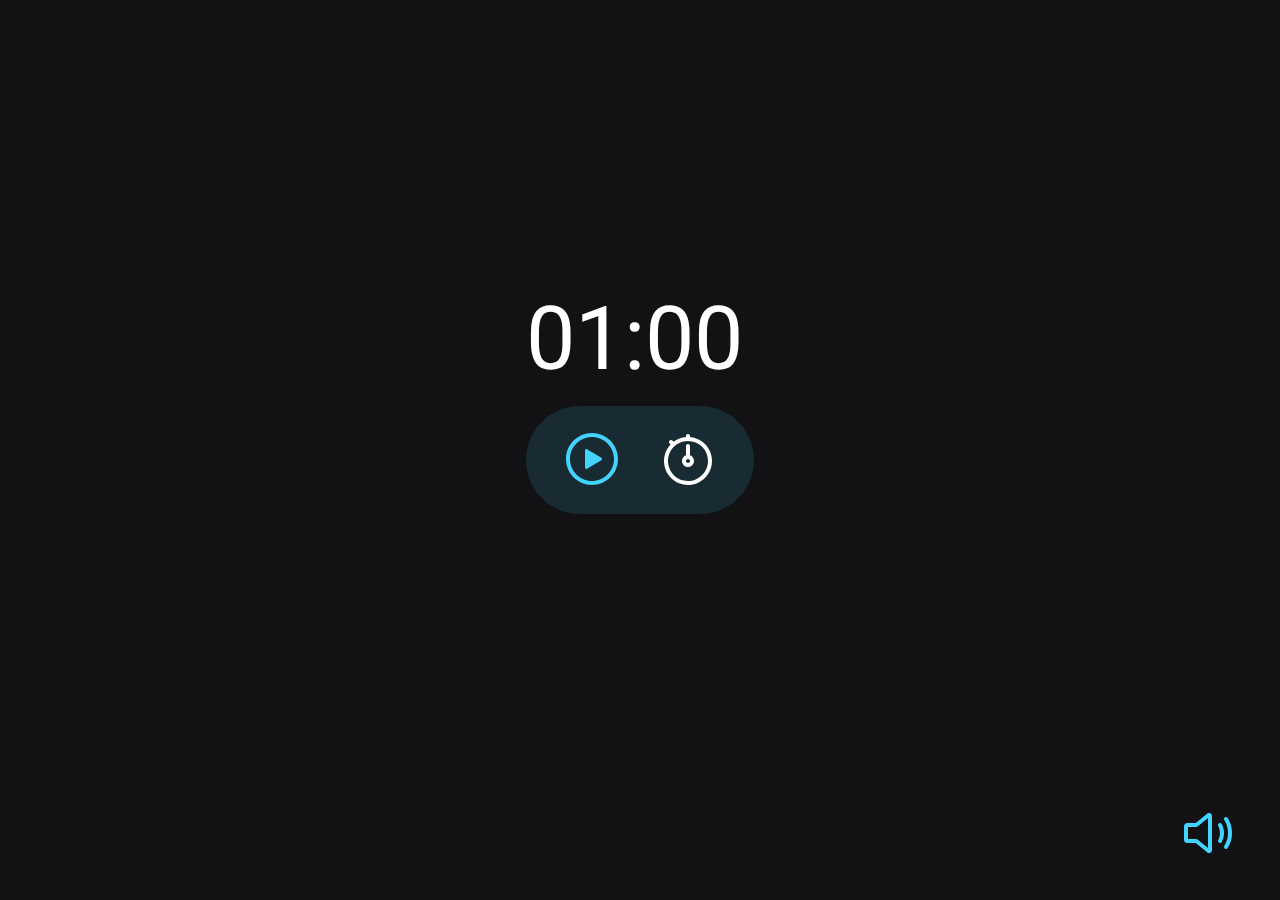
==== index.html @ 3bfb4b0e "Add files via upload" ====
<!DOCTYPE html>
<html lang="pt-br">
<head>
  <link rel="preconnect" href="https://fonts.googleapis.com">
  <link rel="preconnect" href="https://fonts.gstatic.com" crossorigin>
  
  <meta charset="UTF-8">
  <meta name="viewport" content="width=device-width, initial-scale=1.0">
  <meta name="description" content="Temporizador estilo pomodoro">
  <title>FocusTimer - Pomodoro</title>

  
  <link rel="stylesheet" href="style.css">
  <link href="https://fonts.googleapis.com/css2?family=Roboto:wght@700&display=swap" rel="stylesheet">
  <script src="./js/script.js" defer type="module"></script>
</head>
<body>
  <main>
    <div id="timer">
      <span class="minutes">01</span>
      <span>:</span>
      <span class="seconds">00</span>
    </div>
    <div id="controls">
      <button class="play">
        <svg width="64" height="64" viewBox="0 0 64 64" fill="none" xmlns="http://www.w3.org/2000/svg">
          <path fill-rule="evenodd" clip-rule="evenodd" d="M6 32C6 17.6454 17.6454 6 32 6C46.3546 6 58 17.6454 58 32C58 46.3546 46.3546 58 32 58C17.6454 58 6 46.3546 6 32ZM32 10C19.8546 10 10 19.8546 10 32C10 44.1454 19.8546 54 32 54C44.1454 54 54 44.1454 54 32C54 19.8546 44.1454 10 32 10Z" fill="#42D3FF"/>
          <path d="M27.04 41.805L41.3462 33.1625C41.5457 33.041 41.7105 32.8703 41.8248 32.6667C41.9392 32.4631 41.9993 32.2335 41.9993 32C41.9993 31.7665 41.9392 31.5369 41.8248 31.3333C41.7105 31.1297 41.5457 30.959 41.3462 30.8375L27.04 22.195C26.8349 22.0721 26.6009 22.0061 26.3619 22.0035C26.1228 22.001 25.8874 22.062 25.6798 22.1805C25.4721 22.2989 25.2998 22.4705 25.1803 22.6775C25.0608 22.8846 24.9986 23.1197 25 23.3587V40.6413C24.9986 40.8803 25.0608 41.1154 25.1803 41.3225C25.2998 41.5295 25.4721 41.7011 25.6798 41.8195C25.8874 41.938 26.1228 41.999 26.3619 41.9965C26.6009 41.9939 26.8349 41.9279 27.04 41.805Z" fill="#42D3FF"/>
        </svg>   
      </button>
      <button class="pause hide">
        <svg width="64" height="64" viewBox="0 0 64 64" fill="none" xmlns="http://www.w3.org/2000/svg">
          <path fill-rule="evenodd" clip-rule="evenodd" d="M6 32C6 17.6454 17.6454 6 32 6C46.3546 6 58 17.6454 58 32C58 46.3546 46.3546 58 32 58C17.6454 58 6 46.3546 6 32ZM32 10C19.8546 10 10 19.8546 10 32C10 44.1454 19.8546 54 32 54C44.1454 54 54 44.1454 54 32C54 19.8546 44.1454 10 32 10Z" fill="#42D3FF"/>
          <path fill-rule="evenodd" clip-rule="evenodd" d="M26 22C27.1046 22 28 22.8954 28 24V40C28 41.1046 27.1046 42 26 42C24.8954 42 24 41.1046 24 40V24C24 22.8954 24.8954 22 26 22Z" fill="#42D3FF"/>
          <path fill-rule="evenodd" clip-rule="evenodd" d="M38 22C39.1046 22 40 22.8954 40 24V40C40 41.1046 39.1046 42 38 42C36.8954 42 36 41.1046 36 40V24C36 22.8954 36.8954 22 38 22Z" fill="#42D3FF"/>
        </svg>
      </button>
      <button class="stop hide">
        <svg width="64" height="64" viewBox="0 0 64 64" fill="none" xmlns="http://www.w3.org/2000/svg">
          <path fill-rule="evenodd" clip-rule="evenodd" d="M6 32C6 17.6454 17.6454 6 32 6C46.3546 6 58 17.6454 58 32C58 46.3546 46.3546 58 32 58C17.6454 58 6 46.3546 6 32ZM32 10C19.8546 10 10 19.8546 10 32C10 44.1454 19.8546 54 32 54C44.1454 54 54 44.1454 54 32C54 19.8546 44.1454 10 32 10Z" fill="white"/>
          <path d="M38.8 42H25.2C24.3515 41.9993 23.538 41.662 22.938 41.062C22.338 40.462 22.0007 39.6485 22 38.8V25.2C22.0007 24.3515 22.338 23.538 22.938 22.938C23.538 22.338 24.3515 22.0007 25.2 22H38.8C39.6485 22.0007 40.462 22.338 41.062 22.938C41.662 23.538 41.9993 24.3515 42 25.2V38.8C41.9993 39.6485 41.662 40.462 41.062 41.062C40.462 41.662 39.6485 41.9993 38.8 42Z" fill="white"/>
        </svg> 
      </button>
      <button class="set">
        <svg width="64" height="64" viewBox="0 0 64 64" fill="none" xmlns="http://www.w3.org/2000/svg">
          <path fill-rule="evenodd" clip-rule="evenodd" d="M32 7C33.1046 7 34 7.89543 34 9V10.0834C39.6327 10.5542 44.9435 13.0024 48.9706 17.0294C53.4715 21.5303 56 27.6348 56 34C56 38.7468 54.5925 43.3869 51.9553 47.3337C49.3181 51.2805 45.5699 54.3566 41.1844 56.1731C36.799 57.9896 31.9734 58.4649 27.3179 57.5389C22.6623 56.6128 18.3859 54.327 15.0295 50.9706C11.673 47.6141 9.38722 43.3377 8.46118 38.6822C7.53513 34.0266 8.01041 29.201 9.82692 24.8156C10.9634 22.0719 12.593 19.5776 14.6203 17.4487L13.5858 16.4142C12.8048 15.6332 12.8048 14.3668 13.5858 13.5858C14.3669 12.8047 15.6332 12.8047 16.4142 13.5858L17.6163 14.7878C17.959 14.5313 18.3091 14.2834 18.6663 14.0447C22.0566 11.7794 25.9585 10.4214 30 10.0835V9C30 7.89543 30.8955 7 32 7ZM32 14C28.0444 14 24.1776 15.173 20.8886 17.3706C17.5996 19.5682 15.0362 22.6918 13.5224 26.3463C12.0087 30.0009 11.6126 34.0222 12.3843 37.9018C13.156 41.7814 15.0608 45.3451 17.8579 48.1421C20.6549 50.9392 24.2186 52.844 28.0982 53.6157C31.9778 54.3874 35.9992 53.9913 39.6537 52.4776C43.3082 50.9638 46.4318 48.4004 48.6294 45.1114C50.827 41.8224 52 37.9556 52 34C52 28.6957 49.8929 23.6086 46.1422 19.8579C42.3914 16.1071 37.3044 14 32 14ZM32 17C33.1046 17 34 17.8954 34 19V28.3414C36.3304 29.1651 38 31.3876 38 34C38 37.3137 35.3137 40 32 40C28.6863 40 26 37.3137 26 34C26 31.3876 27.6696 29.1651 30 28.3414V19C30 17.8954 30.8955 17 32 17ZM32 32C30.8955 32 30 32.8954 30 34C30 35.1046 30.8955 36 32 36C33.1046 36 34 35.1046 34 34C34 32.8954 33.1046 32 32 32Z" fill="white"/>
        </svg>   
      </button>
    </div>
  </main>

  <footer>
    <button class="sound-on">
      <svg width="64" height="64" viewBox="0 0 64 64" fill="none" xmlns="http://www.w3.org/2000/svg">
        <path fill-rule="evenodd" clip-rule="evenodd" d="M32.7502 12.0104C33.3025 11.9643 33.8569 12.072 34.3517 12.3218C34.8466 12.5715 35.2625 12.9535 35.5535 13.4253C35.8444 13.8971 35.999 14.4402 36 14.9945L36 14.9982V48.9982L36 49.0018C35.999 49.5561 35.8444 50.0993 35.5535 50.5711C35.2625 51.0429 34.8465 51.4248 34.3517 51.6746C33.8569 51.9243 33.3025 52.0321 32.7502 51.9859C32.1978 51.9398 31.669 51.7415 31.2225 51.4131C31.1946 51.3926 31.1673 51.3713 31.1405 51.3494L19.7189 41.9981C19.7172 41.9981 19.7154 41.9982 19.7137 41.9982C19.7112 41.9982 19.7087 41.9982 19.7063 41.9982H11C10.2044 41.9982 9.44129 41.6821 8.87868 41.1195C8.31607 40.5569 8 39.7938 8 38.9982V24.9982C8 24.2025 8.31607 23.4395 8.87868 22.8769C9.44129 22.3142 10.2044 21.9982 11 21.9982H19.719L31.1405 12.6469C31.1673 12.625 31.1946 12.6038 31.2225 12.5833C31.669 12.2549 32.1978 12.0566 32.7502 12.0104ZM32 17.1129L22.2504 25.0952C21.548 25.6829 20.66 26.0029 19.744 25.9982H12V37.9982H19.6996C20.6203 37.993 21.5147 38.3063 22.2309 38.8852C22.2342 38.8878 22.2375 38.8905 22.2407 38.8932L32 46.8835V17.1129Z" fill="#42D3FF"/>
        <path fill-rule="evenodd" clip-rule="evenodd" d="M43.0911 22.2185C44.075 21.7165 45.2795 22.1071 45.7815 23.0911C47.1523 25.7777 48 28.6985 48 32C48 35.2688 47.1159 38.2499 45.7876 40.897C45.2922 41.8842 44.0902 42.283 43.103 41.7876C42.1158 41.2922 41.717 40.0902 42.2124 39.103C43.3191 36.8976 44 34.5287 44 32C44 29.424 43.3477 27.1223 42.2185 24.9089C41.7165 23.925 42.1072 22.7205 43.0911 22.2185Z" fill="#42D3FF"/>
        <path fill-rule="evenodd" clip-rule="evenodd" d="M48.9926 16.2723C49.9468 15.7159 51.1714 16.0384 51.7277 16.9926C54.3508 21.4912 56 25.5505 56 32C56 38.4594 54.279 42.5547 51.7354 46.9943C51.1862 47.9527 49.9642 48.2845 49.0057 47.7354C48.0473 47.1862 47.7155 45.9641 48.2646 45.0057C50.591 40.9453 52 37.5406 52 32C52 26.4495 50.6492 23.0838 48.2723 19.0074C47.7159 18.0532 48.0384 16.8286 48.9926 16.2723Z" fill="#42D3FF"/>
      </svg> 
    </button>
    <button class="sound-off hide">
      <svg width="64" height="64" viewBox="0 0 64 64" fill="none" xmlns="http://www.w3.org/2000/svg">
        <path fill-rule="evenodd" clip-rule="evenodd" d="M6.58579 8.58579C7.36683 7.80474 8.63317 7.80474 9.41421 8.58579L53.4142 52.5858C54.1953 53.3668 54.1953 54.6332 53.4142 55.4142C52.6332 56.1953 51.3668 56.1953 50.5858 55.4142L6.58579 11.4142C5.80474 10.6332 5.80474 9.36683 6.58579 8.58579Z" fill="white"/>
        <path d="M28 17.115V21.34C28.0002 21.4722 28.0528 21.599 28.1462 21.6925L31.1462 24.6925C31.2161 24.7624 31.3051 24.8101 31.402 24.8295C31.499 24.8488 31.5995 24.839 31.6908 24.8013C31.7822 24.7636 31.8603 24.6996 31.9153 24.6175C31.9704 24.5354 31.9998 24.4388 32 24.34V15.0713C32.0056 14.5179 31.8613 13.9734 31.5825 13.4954C31.3036 13.0174 30.9007 12.6238 30.4163 12.3562C29.917 12.0875 29.3517 11.9664 28.7862 12.0069C28.2207 12.0474 27.6783 12.2479 27.2225 12.585C27.1939 12.6048 27.1664 12.6261 27.14 12.6488L23.1475 15.9175C23.0936 15.9618 23.0495 16.0169 23.0181 16.0792C22.9868 16.1415 22.9688 16.2098 22.9654 16.2795C22.962 16.3492 22.9732 16.4188 22.9983 16.4839C23.0234 16.549 23.0619 16.6082 23.1112 16.6575L25.2425 18.79C25.3304 18.8778 25.4478 18.9298 25.5718 18.9358C25.6959 18.9418 25.8178 18.9014 25.9137 18.8225L28 17.115Z" fill="white"/>
        <path d="M28 46.885L18.2412 38.895C17.5248 38.3131 16.6292 37.9969 15.7063 38H8V26H14.34C14.4388 25.9998 14.5354 25.9704 14.6175 25.9153C14.6996 25.8603 14.7636 25.7822 14.8013 25.6908C14.839 25.5995 14.8488 25.499 14.8295 25.402C14.8101 25.3051 14.7624 25.2161 14.6925 25.1462L11.6925 22.1462C11.599 22.0528 11.4722 22.0002 11.34 22H7C6.20435 22 5.44129 22.3161 4.87868 22.8787C4.31607 23.4413 4 24.2043 4 25V39C4 39.7956 4.31607 40.5587 4.87868 41.1213C5.44129 41.6839 6.20435 42 7 42H15.72L27.14 51.35C27.1664 51.3726 27.1939 51.3939 27.2225 51.4137C27.684 51.7554 28.2341 51.957 28.8071 51.9944C29.38 52.0319 29.9517 51.9036 30.4538 51.625C30.9283 51.3547 31.322 50.9624 31.5939 50.4888C31.8658 50.0151 32.006 49.4774 32 48.9313V42.66C31.9998 42.5278 31.9472 42.401 31.8538 42.3075L28.8538 39.3075C28.7839 39.2376 28.6949 39.1899 28.598 39.1705C28.501 39.1512 28.4005 39.161 28.3092 39.1987C28.2178 39.2364 28.1397 39.3004 28.0847 39.3825C28.0296 39.4646 28.0002 39.5612 28 39.66V46.885Z" fill="white"/>
        <path d="M44 32C44 28.93 43.2738 26.015 41.7812 23.0912C41.5346 22.6288 41.1163 22.2816 40.6163 22.1244C40.1162 21.9673 39.5745 22.0126 39.1076 22.2508C38.6407 22.489 38.286 22.901 38.1198 23.3981C37.9535 23.8951 37.9891 24.4376 38.2188 24.9088C39.4175 27.2575 40 29.5775 40 32C40 32.3333 39.9871 32.6721 39.9613 33.0163C39.9506 33.1597 39.9709 33.3037 40.021 33.4385C40.071 33.5733 40.1496 33.6958 40.2513 33.7975L42.7088 36.2562C42.7724 36.3202 42.8521 36.3657 42.9395 36.388C43.0269 36.4103 43.1187 36.4086 43.2052 36.383C43.2917 36.3573 43.3696 36.3088 43.4308 36.2425C43.4919 36.1762 43.534 36.0945 43.5525 36.0062C43.8483 34.6913 43.9983 33.3478 44 32Z" fill="white"/>
        <path d="M52 32C52 25.6012 50.365 21.5137 47.7275 16.9925C47.4566 16.5417 47.0191 16.2158 46.5097 16.0852C46.0003 15.9547 45.4599 16.0301 45.0056 16.295C44.5513 16.5599 44.2197 16.9931 44.0825 17.5008C43.9453 18.0085 44.0135 18.5498 44.2725 19.0075C46.6338 23.055 48 26.4788 48 32C48 34.9787 47.5887 37.36 46.8288 39.5812C46.7677 39.7583 46.7575 39.949 46.7995 40.1315C46.8415 40.3141 46.9339 40.4812 47.0662 40.6138L49.1625 42.7088C49.2204 42.7669 49.2917 42.8099 49.3702 42.8339C49.4486 42.858 49.5318 42.8623 49.6123 42.8466C49.6929 42.831 49.7683 42.7957 49.832 42.744C49.8957 42.6922 49.9456 42.6256 49.9775 42.55C51.2612 39.485 52 36.2388 52 32Z" fill="white"/>
        <path d="M60 32C60 22.7175 57.4762 16.8612 53.6862 10.9238C53.4008 10.4762 52.9493 10.1604 52.431 10.0457C51.9127 9.9311 51.3701 10.0271 50.9225 10.3125C50.4749 10.5979 50.1591 11.0495 50.0445 11.5678C49.9299 12.0861 50.0258 12.6287 50.3112 13.0763C53.7275 18.4225 56 23.6875 56 32C56 37.9312 54.8875 42.265 53.0513 46.125C53.0066 46.2181 52.9919 46.3228 53.0091 46.4247C53.0263 46.5265 53.0747 46.6205 53.1475 46.6937L55.375 48.9238C55.4307 48.9798 55.4989 49.0219 55.5739 49.0465C55.649 49.0711 55.7288 49.0776 55.8069 49.0654C55.8849 49.0532 55.959 49.0226 56.023 48.9763C56.087 48.93 56.1391 48.8691 56.175 48.7988C58.86 43.5275 60 38.375 60 32Z" fill="white"/>
      </svg> 
    </button>
  </footer>
</body>
</html>
---- style.css ----
* {
  margin: 0;
  padding: 0;
  box-sizing: border-box;
}

:root {
  --bg-color: #121214;

  --base-color: 194;
  --bg-primary-light: hsla(var(--base-color), 100%, 63%, 0.13);
  --primary-color: hsl(var(--base-color), 100%, 63%);

  --text-color: #FFFFFF;

  font-size: 62.5%;
}

body {
  background-color: var(--bg-color);
  color: var(--text-color);

  font-family: 'Roboto', sans-serif;

  display: grid;
  min-height: 100vh;
}

button {
  background-color: transparent;
  border: none;

  cursor: pointer;
}

.hide {
  display: none;
}

.play svg path,
.pause svg path,
.sound-on svg path {
  fill: var(--primary-color);
}

button svg {
  width: clamp(3.2rem, 2rem + 12vw, 6.4rem);
}

main {
  align-self: end;
  justify-self: center;
}

#timer {
  font-size: clamp(4rem, 4rem + 10vw, 8.8rem);

  display: flex;
  margin-bottom: 1.6rem;
}

#controls {
  background-color: var(--bg-primary-light);

  display: flex;
  align-items: center;
  justify-content: center;
  gap: 3.2rem;

  border-radius: 9999px;

  width: clamp(10rem, 10rem + 30vw, 22.8rem);
  height: clamp(8rem, 5rem + 10vw, 10.8rem)
}

footer {
  align-self: end;
  justify-self: end;

  padding: 0 4rem 3.2rem 0;
}
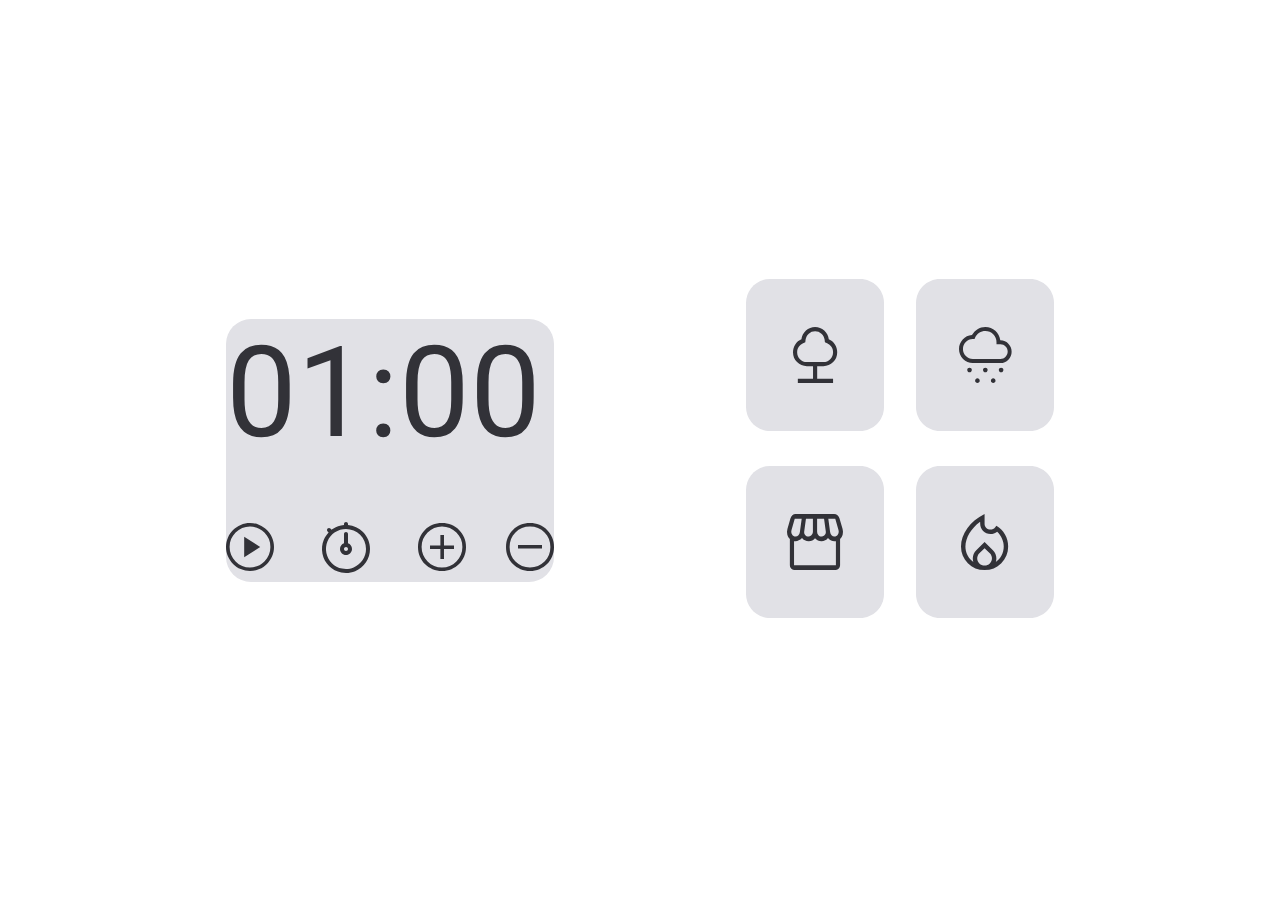
==== commit bb770b1c: "Add files via upload" ====
--- a/index.html
+++ b/index.html
@@ -1,72 +1,137 @@
-<!DOCTYPE html>
-<html lang="pt-br">
-<head>
-  <link rel="preconnect" href="https://fonts.googleapis.com">
-  <link rel="preconnect" href="https://fonts.gstatic.com" crossorigin>
-  
-  <meta charset="UTF-8">
-  <meta name="viewport" content="width=device-width, initial-scale=1.0">
-  <meta name="description" content="Temporizador estilo pomodoro">
-  <title>FocusTimer - Pomodoro</title>
-
-  
-  <link rel="stylesheet" href="style.css">
-  <link href="https://fonts.googleapis.com/css2?family=Roboto:wght@700&display=swap" rel="stylesheet">
-  <script src="./js/script.js" defer type="module"></script>
-</head>
-<body>
-  <main>
-    <div id="timer">
-      <span class="minutes">01</span>
-      <span>:</span>
-      <span class="seconds">00</span>
-    </div>
-    <div id="controls">
-      <button class="play">
-        <svg width="64" height="64" viewBox="0 0 64 64" fill="none" xmlns="http://www.w3.org/2000/svg">
-          <path fill-rule="evenodd" clip-rule="evenodd" d="M6 32C6 17.6454 17.6454 6 32 6C46.3546 6 58 17.6454 58 32C58 46.3546 46.3546 58 32 58C17.6454 58 6 46.3546 6 32ZM32 10C19.8546 10 10 19.8546 10 32C10 44.1454 19.8546 54 32 54C44.1454 54 54 44.1454 54 32C54 19.8546 44.1454 10 32 10Z" fill="#42D3FF"/>
-          <path d="M27.04 41.805L41.3462 33.1625C41.5457 33.041 41.7105 32.8703 41.8248 32.6667C41.9392 32.4631 41.9993 32.2335 41.9993 32C41.9993 31.7665 41.9392 31.5369 41.8248 31.3333C41.7105 31.1297 41.5457 30.959 41.3462 30.8375L27.04 22.195C26.8349 22.0721 26.6009 22.0061 26.3619 22.0035C26.1228 22.001 25.8874 22.062 25.6798 22.1805C25.4721 22.2989 25.2998 22.4705 25.1803 22.6775C25.0608 22.8846 24.9986 23.1197 25 23.3587V40.6413C24.9986 40.8803 25.0608 41.1154 25.1803 41.3225C25.2998 41.5295 25.4721 41.7011 25.6798 41.8195C25.8874 41.938 26.1228 41.999 26.3619 41.9965C26.6009 41.9939 26.8349 41.9279 27.04 41.805Z" fill="#42D3FF"/>
-        </svg>   
-      </button>
-      <button class="pause hide">
-        <svg width="64" height="64" viewBox="0 0 64 64" fill="none" xmlns="http://www.w3.org/2000/svg">
-          <path fill-rule="evenodd" clip-rule="evenodd" d="M6 32C6 17.6454 17.6454 6 32 6C46.3546 6 58 17.6454 58 32C58 46.3546 46.3546 58 32 58C17.6454 58 6 46.3546 6 32ZM32 10C19.8546 10 10 19.8546 10 32C10 44.1454 19.8546 54 32 54C44.1454 54 54 44.1454 54 32C54 19.8546 44.1454 10 32 10Z" fill="#42D3FF"/>
-          <path fill-rule="evenodd" clip-rule="evenodd" d="M26 22C27.1046 22 28 22.8954 28 24V40C28 41.1046 27.1046 42 26 42C24.8954 42 24 41.1046 24 40V24C24 22.8954 24.8954 22 26 22Z" fill="#42D3FF"/>
-          <path fill-rule="evenodd" clip-rule="evenodd" d="M38 22C39.1046 22 40 22.8954 40 24V40C40 41.1046 39.1046 42 38 42C36.8954 42 36 41.1046 36 40V24C36 22.8954 36.8954 22 38 22Z" fill="#42D3FF"/>
-        </svg>
-      </button>
-      <button class="stop hide">
-        <svg width="64" height="64" viewBox="0 0 64 64" fill="none" xmlns="http://www.w3.org/2000/svg">
-          <path fill-rule="evenodd" clip-rule="evenodd" d="M6 32C6 17.6454 17.6454 6 32 6C46.3546 6 58 17.6454 58 32C58 46.3546 46.3546 58 32 58C17.6454 58 6 46.3546 6 32ZM32 10C19.8546 10 10 19.8546 10 32C10 44.1454 19.8546 54 32 54C44.1454 54 54 44.1454 54 32C54 19.8546 44.1454 10 32 10Z" fill="white"/>
-          <path d="M38.8 42H25.2C24.3515 41.9993 23.538 41.662 22.938 41.062C22.338 40.462 22.0007 39.6485 22 38.8V25.2C22.0007 24.3515 22.338 23.538 22.938 22.938C23.538 22.338 24.3515 22.0007 25.2 22H38.8C39.6485 22.0007 40.462 22.338 41.062 22.938C41.662 23.538 41.9993 24.3515 42 25.2V38.8C41.9993 39.6485 41.662 40.462 41.062 41.062C40.462 41.662 39.6485 41.9993 38.8 42Z" fill="white"/>
-        </svg> 
-      </button>
-      <button class="set">
-        <svg width="64" height="64" viewBox="0 0 64 64" fill="none" xmlns="http://www.w3.org/2000/svg">
-          <path fill-rule="evenodd" clip-rule="evenodd" d="M32 7C33.1046 7 34 7.89543 34 9V10.0834C39.6327 10.5542 44.9435 13.0024 48.9706 17.0294C53.4715 21.5303 56 27.6348 56 34C56 38.7468 54.5925 43.3869 51.9553 47.3337C49.3181 51.2805 45.5699 54.3566 41.1844 56.1731C36.799 57.9896 31.9734 58.4649 27.3179 57.5389C22.6623 56.6128 18.3859 54.327 15.0295 50.9706C11.673 47.6141 9.38722 43.3377 8.46118 38.6822C7.53513 34.0266 8.01041 29.201 9.82692 24.8156C10.9634 22.0719 12.593 19.5776 14.6203 17.4487L13.5858 16.4142C12.8048 15.6332 12.8048 14.3668 13.5858 13.5858C14.3669 12.8047 15.6332 12.8047 16.4142 13.5858L17.6163 14.7878C17.959 14.5313 18.3091 14.2834 18.6663 14.0447C22.0566 11.7794 25.9585 10.4214 30 10.0835V9C30 7.89543 30.8955 7 32 7ZM32 14C28.0444 14 24.1776 15.173 20.8886 17.3706C17.5996 19.5682 15.0362 22.6918 13.5224 26.3463C12.0087 30.0009 11.6126 34.0222 12.3843 37.9018C13.156 41.7814 15.0608 45.3451 17.8579 48.1421C20.6549 50.9392 24.2186 52.844 28.0982 53.6157C31.9778 54.3874 35.9992 53.9913 39.6537 52.4776C43.3082 50.9638 46.4318 48.4004 48.6294 45.1114C50.827 41.8224 52 37.9556 52 34C52 28.6957 49.8929 23.6086 46.1422 19.8579C42.3914 16.1071 37.3044 14 32 14ZM32 17C33.1046 17 34 17.8954 34 19V28.3414C36.3304 29.1651 38 31.3876 38 34C38 37.3137 35.3137 40 32 40C28.6863 40 26 37.3137 26 34C26 31.3876 27.6696 29.1651 30 28.3414V19C30 17.8954 30.8955 17 32 17ZM32 32C30.8955 32 30 32.8954 30 34C30 35.1046 30.8955 36 32 36C33.1046 36 34 35.1046 34 34C34 32.8954 33.1046 32 32 32Z" fill="white"/>
-        </svg>   
-      </button>
-    </div>
-  </main>
-
-  <footer>
-    <button class="sound-on">
-      <svg width="64" height="64" viewBox="0 0 64 64" fill="none" xmlns="http://www.w3.org/2000/svg">
-        <path fill-rule="evenodd" clip-rule="evenodd" d="M32.7502 12.0104C33.3025 11.9643 33.8569 12.072 34.3517 12.3218C34.8466 12.5715 35.2625 12.9535 35.5535 13.4253C35.8444 13.8971 35.999 14.4402 36 14.9945L36 14.9982V48.9982L36 49.0018C35.999 49.5561 35.8444 50.0993 35.5535 50.5711C35.2625 51.0429 34.8465 51.4248 34.3517 51.6746C33.8569 51.9243 33.3025 52.0321 32.7502 51.9859C32.1978 51.9398 31.669 51.7415 31.2225 51.4131C31.1946 51.3926 31.1673 51.3713 31.1405 51.3494L19.7189 41.9981C19.7172 41.9981 19.7154 41.9982 19.7137 41.9982C19.7112 41.9982 19.7087 41.9982 19.7063 41.9982H11C10.2044 41.9982 9.44129 41.6821 8.87868 41.1195C8.31607 40.5569 8 39.7938 8 38.9982V24.9982C8 24.2025 8.31607 23.4395 8.87868 22.8769C9.44129 22.3142 10.2044 21.9982 11 21.9982H19.719L31.1405 12.6469C31.1673 12.625 31.1946 12.6038 31.2225 12.5833C31.669 12.2549 32.1978 12.0566 32.7502 12.0104ZM32 17.1129L22.2504 25.0952C21.548 25.6829 20.66 26.0029 19.744 25.9982H12V37.9982H19.6996C20.6203 37.993 21.5147 38.3063 22.2309 38.8852C22.2342 38.8878 22.2375 38.8905 22.2407 38.8932L32 46.8835V17.1129Z" fill="#42D3FF"/>
-        <path fill-rule="evenodd" clip-rule="evenodd" d="M43.0911 22.2185C44.075 21.7165 45.2795 22.1071 45.7815 23.0911C47.1523 25.7777 48 28.6985 48 32C48 35.2688 47.1159 38.2499 45.7876 40.897C45.2922 41.8842 44.0902 42.283 43.103 41.7876C42.1158 41.2922 41.717 40.0902 42.2124 39.103C43.3191 36.8976 44 34.5287 44 32C44 29.424 43.3477 27.1223 42.2185 24.9089C41.7165 23.925 42.1072 22.7205 43.0911 22.2185Z" fill="#42D3FF"/>
-        <path fill-rule="evenodd" clip-rule="evenodd" d="M48.9926 16.2723C49.9468 15.7159 51.1714 16.0384 51.7277 16.9926C54.3508 21.4912 56 25.5505 56 32C56 38.4594 54.279 42.5547 51.7354 46.9943C51.1862 47.9527 49.9642 48.2845 49.0057 47.7354C48.0473 47.1862 47.7155 45.9641 48.2646 45.0057C50.591 40.9453 52 37.5406 52 32C52 26.4495 50.6492 23.0838 48.2723 19.0074C47.7159 18.0532 48.0384 16.8286 48.9926 16.2723Z" fill="#42D3FF"/>
-      </svg> 
-    </button>
-    <button class="sound-off hide">
-      <svg width="64" height="64" viewBox="0 0 64 64" fill="none" xmlns="http://www.w3.org/2000/svg">
-        <path fill-rule="evenodd" clip-rule="evenodd" d="M6.58579 8.58579C7.36683 7.80474 8.63317 7.80474 9.41421 8.58579L53.4142 52.5858C54.1953 53.3668 54.1953 54.6332 53.4142 55.4142C52.6332 56.1953 51.3668 56.1953 50.5858 55.4142L6.58579 11.4142C5.80474 10.6332 5.80474 9.36683 6.58579 8.58579Z" fill="white"/>
-        <path d="M28 17.115V21.34C28.0002 21.4722 28.0528 21.599 28.1462 21.6925L31.1462 24.6925C31.2161 24.7624 31.3051 24.8101 31.402 24.8295C31.499 24.8488 31.5995 24.839 31.6908 24.8013C31.7822 24.7636 31.8603 24.6996 31.9153 24.6175C31.9704 24.5354 31.9998 24.4388 32 24.34V15.0713C32.0056 14.5179 31.8613 13.9734 31.5825 13.4954C31.3036 13.0174 30.9007 12.6238 30.4163 12.3562C29.917 12.0875 29.3517 11.9664 28.7862 12.0069C28.2207 12.0474 27.6783 12.2479 27.2225 12.585C27.1939 12.6048 27.1664 12.6261 27.14 12.6488L23.1475 15.9175C23.0936 15.9618 23.0495 16.0169 23.0181 16.0792C22.9868 16.1415 22.9688 16.2098 22.9654 16.2795C22.962 16.3492 22.9732 16.4188 22.9983 16.4839C23.0234 16.549 23.0619 16.6082 23.1112 16.6575L25.2425 18.79C25.3304 18.8778 25.4478 18.9298 25.5718 18.9358C25.6959 18.9418 25.8178 18.9014 25.9137 18.8225L28 17.115Z" fill="white"/>
-        <path d="M28 46.885L18.2412 38.895C17.5248 38.3131 16.6292 37.9969 15.7063 38H8V26H14.34C14.4388 25.9998 14.5354 25.9704 14.6175 25.9153C14.6996 25.8603 14.7636 25.7822 14.8013 25.6908C14.839 25.5995 14.8488 25.499 14.8295 25.402C14.8101 25.3051 14.7624 25.2161 14.6925 25.1462L11.6925 22.1462C11.599 22.0528 11.4722 22.0002 11.34 22H7C6.20435 22 5.44129 22.3161 4.87868 22.8787C4.31607 23.4413 4 24.2043 4 25V39C4 39.7956 4.31607 40.5587 4.87868 41.1213C5.44129 41.6839 6.20435 42 7 42H15.72L27.14 51.35C27.1664 51.3726 27.1939 51.3939 27.2225 51.4137C27.684 51.7554 28.2341 51.957 28.8071 51.9944C29.38 52.0319 29.9517 51.9036 30.4538 51.625C30.9283 51.3547 31.322 50.9624 31.5939 50.4888C31.8658 50.0151 32.006 49.4774 32 48.9313V42.66C31.9998 42.5278 31.9472 42.401 31.8538 42.3075L28.8538 39.3075C28.7839 39.2376 28.6949 39.1899 28.598 39.1705C28.501 39.1512 28.4005 39.161 28.3092 39.1987C28.2178 39.2364 28.1397 39.3004 28.0847 39.3825C28.0296 39.4646 28.0002 39.5612 28 39.66V46.885Z" fill="white"/>
-        <path d="M44 32C44 28.93 43.2738 26.015 41.7812 23.0912C41.5346 22.6288 41.1163 22.2816 40.6163 22.1244C40.1162 21.9673 39.5745 22.0126 39.1076 22.2508C38.6407 22.489 38.286 22.901 38.1198 23.3981C37.9535 23.8951 37.9891 24.4376 38.2188 24.9088C39.4175 27.2575 40 29.5775 40 32C40 32.3333 39.9871 32.6721 39.9613 33.0163C39.9506 33.1597 39.9709 33.3037 40.021 33.4385C40.071 33.5733 40.1496 33.6958 40.2513 33.7975L42.7088 36.2562C42.7724 36.3202 42.8521 36.3657 42.9395 36.388C43.0269 36.4103 43.1187 36.4086 43.2052 36.383C43.2917 36.3573 43.3696 36.3088 43.4308 36.2425C43.4919 36.1762 43.534 36.0945 43.5525 36.0062C43.8483 34.6913 43.9983 33.3478 44 32Z" fill="white"/>
-        <path d="M52 32C52 25.6012 50.365 21.5137 47.7275 16.9925C47.4566 16.5417 47.0191 16.2158 46.5097 16.0852C46.0003 15.9547 45.4599 16.0301 45.0056 16.295C44.5513 16.5599 44.2197 16.9931 44.0825 17.5008C43.9453 18.0085 44.0135 18.5498 44.2725 19.0075C46.6338 23.055 48 26.4788 48 32C48 34.9787 47.5887 37.36 46.8288 39.5812C46.7677 39.7583 46.7575 39.949 46.7995 40.1315C46.8415 40.3141 46.9339 40.4812 47.0662 40.6138L49.1625 42.7088C49.2204 42.7669 49.2917 42.8099 49.3702 42.8339C49.4486 42.858 49.5318 42.8623 49.6123 42.8466C49.6929 42.831 49.7683 42.7957 49.832 42.744C49.8957 42.6922 49.9456 42.6256 49.9775 42.55C51.2612 39.485 52 36.2388 52 32Z" fill="white"/>
-        <path d="M60 32C60 22.7175 57.4762 16.8612 53.6862 10.9238C53.4008 10.4762 52.9493 10.1604 52.431 10.0457C51.9127 9.9311 51.3701 10.0271 50.9225 10.3125C50.4749 10.5979 50.1591 11.0495 50.0445 11.5678C49.9299 12.0861 50.0258 12.6287 50.3112 13.0763C53.7275 18.4225 56 23.6875 56 32C56 37.9312 54.8875 42.265 53.0513 46.125C53.0066 46.2181 52.9919 46.3228 53.0091 46.4247C53.0263 46.5265 53.0747 46.6205 53.1475 46.6937L55.375 48.9238C55.4307 48.9798 55.4989 49.0219 55.5739 49.0465C55.649 49.0711 55.7288 49.0776 55.8069 49.0654C55.8849 49.0532 55.959 49.0226 56.023 48.9763C56.087 48.93 56.1391 48.8691 56.175 48.7988C58.86 43.5275 60 38.375 60 32Z" fill="white"/>
-      </svg> 
-    </button>
-  </footer>
-</body>
+<!DOCTYPE html>
+<html lang="pt-br">
+<head>
+    <link rel="preconnect" href="https://fonts.googleapis.com">
+    <link rel="preconnect" href="https://fonts.gstatic.com" crossorigin>
+    
+    <meta charset="UTF-8">
+    <meta http-equiv="X-UA-Compatible" content="IE=edge">
+    <meta name="viewport" content="width=device-width, initial-scale=1.0">
+    <title>FocusTimer - Versão 2.0</title>
+
+    <link href="https://fonts.googleapis.com/css2?family=Roboto:wght@500&display=swap" rel="stylesheet">
+    <link rel="stylesheet" href="style.css">
+    <script src="./js/index.js" defer type="module"></script>
+</head>
+<body id="body">
+    <main>
+        <div id="teste">
+            <div id="timer" class="color">
+                <span class="minutes" >01</span>
+                <span>:</span>
+                <span class="seconds">00</span>
+            </div>
+            <div id="controls">
+                <button class="play">
+                    <svg width="48" height="48" viewBox="0 0 48 48" fill="none" xmlns="http://www.w3.org/2000/svg">
+                        <path d="M18.18 34.2L34.2 24L18.18 13.8V34.2ZM24 48C20.72 48 17.62 47.37 14.7 46.11C11.78 44.85 9.23 43.13 7.05 40.95C4.87 38.77 3.15 36.22 1.89 33.3C0.63 30.38 0 27.28 0 24C0 20.72 0.63 17.62 1.89 14.7C3.15 11.78 4.87 9.23 7.05 7.05C9.23 4.87 11.78 3.15 14.7 1.89C17.62 0.63 20.72 0 24 0C27.28 0 30.38 0.63 33.3 1.89C36.22 3.15 38.77 4.87 40.95 7.05C43.13 9.23 44.85 11.78 46.11 14.7C47.37 17.62 48 20.72 48 24C48 27.28 47.37 30.38 46.11 33.3C44.85 36.22 43.13 38.77 40.95 40.95C38.77 43.13 36.22 44.85 33.3 46.11C30.38 47.37 27.28 48 24 48ZM24 44.4C29.6 44.4 34.4 42.4 38.4 38.4C42.4 34.4 44.4 29.6 44.4 24C44.4 18.4 42.4 13.6 38.4 9.6C34.4 5.6 29.6 3.6 24 3.6C18.4 3.6 13.6 5.6 9.6 9.6C5.6 13.6 3.6 18.4 3.6 24C3.6 29.6 5.6 34.4 9.6 38.4C13.6 42.4 18.4 44.4 24 44.4Z" fill="#323238"/>
+                    </svg>                
+                </button>
+                <button class="pause hide">
+                    <svg width="64" height="64" viewBox="0 0 64 64" fill="none" xmlns="http://www.w3.org/2000/svg">
+                      <path fill-rule="evenodd" clip-rule="evenodd" d="M6 32C6 17.6454 17.6454 6 32 6C46.3546 6 58 17.6454 58 32C58 46.3546 46.3546 58 32 58C17.6454 58 6 46.3546 6 32ZM32 10C19.8546 10 10 19.8546 10 32C10 44.1454 19.8546 54 32 54C44.1454 54 54 44.1454 54 32C54 19.8546 44.1454 10 32 10Z" fill="white"/>
+                      <path fill-rule="evenodd" clip-rule="evenodd" d="M26 22C27.1046 22 28 22.8954 28 24V40C28 41.1046 27.1046 42 26 42C24.8954 42 24 41.1046 24 40V24C24 22.8954 24.8954 22 26 22Z" fill="white"/>
+                      <path fill-rule="evenodd" clip-rule="evenodd" d="M38 22C39.1046 22 40 22.8954 40 24V40C40 41.1046 39.1046 42 38 42C36.8954 42 36 41.1046 36 40V24C36 22.8954 36.8954 22 38 22Z" fill="white"/>
+                    </svg>
+                </button>
+                <button class="pause_select hide">
+                    <svg width="64" height="64" viewBox="0 0 64 64" fill="none" xmlns="http://www.w3.org/2000/svg">
+                      <path fill-rule="evenodd" clip-rule="evenodd" d="M6 32C6 17.6454 17.6454 6 32 6C46.3546 6 58 17.6454 58 32C58 46.3546 46.3546 58 32 58C17.6454 58 6 46.3546 6 32ZM32 10C19.8546 10 10 19.8546 10 32C10 44.1454 19.8546 54 32 54C44.1454 54 54 44.1454 54 32C54 19.8546 44.1454 10 32 10Z" fill="#323238"/>
+                      <path fill-rule="evenodd" clip-rule="evenodd" d="M26 22C27.1046 22 28 22.8954 28 24V40C28 41.1046 27.1046 42 26 42C24.8954 42 24 41.1046 24 40V24C24 22.8954 24.8954 22 26 22Z" fill="#323238"/>
+                      <path fill-rule="evenodd" clip-rule="evenodd" d="M38 22C39.1046 22 40 22.8954 40 24V40C40 41.1046 39.1046 42 38 42C36.8954 42 36 41.1046 36 40V24C36 22.8954 36.8954 22 38 22Z" fill="#323238"/>
+                    </svg>
+                </button>
+                <button class="stop hide">
+                    <svg width="48" height="48" viewBox="0 0 48 48" fill="none" xmlns="http://www.w3.org/2000/svg">
+                        <path d="M24 48C20.6 48 17.44 47.39 14.52 46.17C11.6 44.95 9.06 43.26 6.9 41.1C4.74 38.94 3.05 36.4 1.83 33.48C0.61 30.56 0 27.4 0 24C0 20.64 0.61 17.5 1.83 14.58C3.05 11.66 4.74 9.12 6.9 6.96C9.06 4.8 11.6 3.1 14.52 1.86C17.44 0.62 20.6 0 24 0C27.36 0 30.5 0.62 33.42 1.86C36.34 3.1 38.88 4.8 41.04 6.96C43.2 9.12 44.9 11.66 46.14 14.58C47.38 17.5 48 20.64 48 24C48 27.4 47.38 30.56 46.14 33.48C44.9 36.4 43.2 38.94 41.04 41.1C38.88 43.26 36.34 44.95 33.42 46.17C30.5 47.39 27.36 48 24 48ZM24 44.4C29.8 44.4 34.65 42.45 38.55 38.55C42.45 34.65 44.4 29.8 44.4 24C44.4 18.2 42.45 13.35 38.55 9.45C34.65 5.55 29.8 3.6 24 3.6C18.2 3.6 13.35 5.55 9.45 9.45C5.55 13.35 3.6 18.2 3.6 24C3.6 29.8 5.55 34.65 9.45 38.55C13.35 42.45 18.2 44.4 24 44.4ZM15 33H33V15H15V33Z" fill="#323238"/>
+                    </svg>
+                </button>
+                <button class="stop_select hide">
+                    <svg width="48" height="48" viewBox="0 0 48 48" fill="none" xmlns="http://www.w3.org/2000/svg">
+                        <path d="M24 48C20.6 48 17.44 47.39 14.52 46.17C11.6 44.95 9.06 43.26 6.9 41.1C4.74 38.94 3.05 36.4 1.83 33.48C0.61 30.56 0 27.4 0 24C0 20.64 0.61 17.5 1.83 14.58C3.05 11.66 4.74 9.12 6.9 6.96C9.06 4.8 11.6 3.1 14.52 1.86C17.44 0.62 20.6 0 24 0C27.36 0 30.5 0.62 33.42 1.86C36.34 3.1 38.88 4.8 41.04 6.96C43.2 9.12 44.9 11.66 46.14 14.58C47.38 17.5 48 20.64 48 24C48 27.4 47.38 30.56 46.14 33.48C44.9 36.4 43.2 38.94 41.04 41.1C38.88 43.26 36.34 44.95 33.42 46.17C30.5 47.39 27.36 48 24 48ZM24 44.4C29.8 44.4 34.65 42.45 38.55 38.55C42.45 34.65 44.4 29.8 44.4 24C44.4 18.2 42.45 13.35 38.55 9.45C34.65 5.55 29.8 3.6 24 3.6C18.2 3.6 13.35 5.55 9.45 9.45C5.55 13.35 3.6 18.2 3.6 24C3.6 29.8 5.55 34.65 9.45 38.55C13.35 42.45 18.2 44.4 24 44.4ZM15 33H33V15H15V33Z" fill="white"/>
+                    </svg>
+                </button>
+                <button class="set ">
+                    <svg width="64" height="64" viewBox="0 0 64 64" fill="none" xmlns="http://www.w3.org/2000/svg">
+                      <path fill-rule="evenodd" clip-rule="evenodd" d="M32 7C33.1046 7 34 7.89543 34 9V10.0834C39.6327 10.5542 44.9435 13.0024 48.9706 17.0294C53.4715 21.5303 56 27.6348 56 34C56 38.7468 54.5925 43.3869 51.9553 47.3337C49.3181 51.2805 45.5699 54.3566 41.1844 56.1731C36.799 57.9896 31.9734 58.4649 27.3179 57.5389C22.6623 56.6128 18.3859 54.327 15.0295 50.9706C11.673 47.6141 9.38722 43.3377 8.46118 38.6822C7.53513 34.0266 8.01041 29.201 9.82692 24.8156C10.9634 22.0719 12.593 19.5776 14.6203 17.4487L13.5858 16.4142C12.8048 15.6332 12.8048 14.3668 13.5858 13.5858C14.3669 12.8047 15.6332 12.8047 16.4142 13.5858L17.6163 14.7878C17.959 14.5313 18.3091 14.2834 18.6663 14.0447C22.0566 11.7794 25.9585 10.4214 30 10.0835V9C30 7.89543 30.8955 7 32 7ZM32 14C28.0444 14 24.1776 15.173 20.8886 17.3706C17.5996 19.5682 15.0362 22.6918 13.5224 26.3463C12.0087 30.0009 11.6126 34.0222 12.3843 37.9018C13.156 41.7814 15.0608 45.3451 17.8579 48.1421C20.6549 50.9392 24.2186 52.844 28.0982 53.6157C31.9778 54.3874 35.9992 53.9913 39.6537 52.4776C43.3082 50.9638 46.4318 48.4004 48.6294 45.1114C50.827 41.8224 52 37.9556 52 34C52 28.6957 49.8929 23.6086 46.1422 19.8579C42.3914 16.1071 37.3044 14 32 14ZM32 17C33.1046 17 34 17.8954 34 19V28.3414C36.3304 29.1651 38 31.3876 38 34C38 37.3137 35.3137 40 32 40C28.6863 40 26 37.3137 26 34C26 31.3876 27.6696 29.1651 30 28.3414V19C30 17.8954 30.8955 17 32 17ZM32 32C30.8955 32 30 32.8954 30 34C30 35.1046 30.8955 36 32 36C33.1046 36 34 35.1046 34 34C34 32.8954 33.1046 32 32 32Z" fill="#323238"/>
+                    </svg>   
+                  </button>
+                <button class="addition">
+                    <svg width="48" height="48" viewBox="0 0 48 48" fill="none" xmlns="http://www.w3.org/2000/svg">
+                        <path d="M22.38 36H25.98V26.04H36V22.44H25.98V12H22.38V22.44H12V26.04H22.38V36ZM24 48C20.6 48 17.44 47.39 14.52 46.17C11.6 44.95 9.06 43.26 6.9 41.1C4.74 38.94 3.05 36.4 1.83 33.48C0.61 30.56 0 27.4 0 24C0 20.64 0.61 17.5 1.83 14.58C3.05 11.66 4.74 9.12 6.9 6.96C9.06 4.8 11.6 3.1 14.52 1.86C17.44 0.62 20.6 0 24 0C27.36 0 30.5 0.62 33.42 1.86C36.34 3.1 38.88 4.8 41.04 6.96C43.2 9.12 44.9 11.66 46.14 14.58C47.38 17.5 48 20.64 48 24C48 27.4 47.38 30.56 46.14 33.48C44.9 36.4 43.2 38.94 41.04 41.1C38.88 43.26 36.34 44.95 33.42 46.17C30.5 47.39 27.36 48 24 48ZM24 44.4C29.6 44.4 34.4 42.4 38.4 38.4C42.4 34.4 44.4 29.6 44.4 24C44.4 18.4 42.4 13.6 38.4 9.6C34.4 5.6 29.6 3.6 24 3.6C18.4 3.6 13.6 5.6 9.6 9.6C5.6 13.6 3.6 18.4 3.6 24C3.6 29.6 5.6 34.4 9.6 38.4C13.6 42.4 18.4 44.4 24 44.4Z" fill="#323238"/>
+                    </svg>              
+                </button>
+                <button class="addition_select hide">
+                    <svg width="48" height="48" viewBox="0 0 48 48" fill="none" xmlns="http://www.w3.org/2000/svg">
+                        <path d="M22.38 36H25.98V26.04H36V22.44H25.98V12H22.38V22.44H12V26.04H22.38V36ZM24 48C20.6 48 17.44 47.39 14.52 46.17C11.6 44.95 9.06 43.26 6.9 41.1C4.74 38.94 3.05 36.4 1.83 33.48C0.61 30.56 0 27.4 0 24C0 20.64 0.61 17.5 1.83 14.58C3.05 11.66 4.74 9.12 6.9 6.96C9.06 4.8 11.6 3.1 14.52 1.86C17.44 0.62 20.6 0 24 0C27.36 0 30.5 0.62 33.42 1.86C36.34 3.1 38.88 4.8 41.04 6.96C43.2 9.12 44.9 11.66 46.14 14.58C47.38 17.5 48 20.64 48 24C48 27.4 47.38 30.56 46.14 33.48C44.9 36.4 43.2 38.94 41.04 41.1C38.88 43.26 36.34 44.95 33.42 46.17C30.5 47.39 27.36 48 24 48ZM24 44.4C29.6 44.4 34.4 42.4 38.4 38.4C42.4 34.4 44.4 29.6 44.4 24C44.4 18.4 42.4 13.6 38.4 9.6C34.4 5.6 29.6 3.6 24 3.6C18.4 3.6 13.6 5.6 9.6 9.6C5.6 13.6 3.6 18.4 3.6 24C3.6 29.6 5.6 34.4 9.6 38.4C13.6 42.4 18.4 44.4 24 44.4Z" fill="white"/>
+                    </svg>              
+                </button>
+                <button class="subtraction">
+                    <svg width="48" height="48" viewBox="0 0 48 48" fill="none" xmlns="http://www.w3.org/2000/svg">
+                        <path d="M12 25.62H36V22.02H12V25.62ZM24 48C20.6 48 17.44 47.39 14.52 46.17C11.6 44.95 9.06 43.26 6.9 41.1C4.74 38.94 3.05 36.4 1.83 33.48C0.61 30.56 0 27.4 0 24C0 20.64 0.61 17.5 1.83 14.58C3.05 11.66 4.74 9.12 6.9 6.96C9.06 4.8 11.6 3.1 14.52 1.86C17.44 0.62 20.6 0 24 0C27.36 0 30.5 0.62 33.42 1.86C36.34 3.1 38.88 4.8 41.04 6.96C43.2 9.12 44.9 11.66 46.14 14.58C47.38 17.5 48 20.64 48 24C48 27.4 47.38 30.56 46.14 33.48C44.9 36.4 43.2 38.94 41.04 41.1C38.88 43.26 36.34 44.95 33.42 46.17C30.5 47.39 27.36 48 24 48ZM24 44.4C29.8 44.4 34.65 42.45 38.55 38.55C42.45 34.65 44.4 29.8 44.4 24C44.4 18.2 42.45 13.35 38.55 9.45C34.65 5.55 29.8 3.6 24 3.6C18.2 3.6 13.35 5.55 9.45 9.45C5.55 13.35 3.6 18.2 3.6 24C3.6 29.8 5.55 34.65 9.45 38.55C13.35 42.45 18.2 44.4 24 44.4Z" fill="#323238"/>
+                    </svg>   
+                </button>
+                <button class="subtraction_select hide">
+                    <svg width="48" height="48" viewBox="0 0 48 48" fill="none" xmlns="http://www.w3.org/2000/svg">
+                        <path d="M12 25.62H36V22.02H12V25.62ZM24 48C20.6 48 17.44 47.39 14.52 46.17C11.6 44.95 9.06 43.26 6.9 41.1C4.74 38.94 3.05 36.4 1.83 33.48C0.61 30.56 0 27.4 0 24C0 20.64 0.61 17.5 1.83 14.58C3.05 11.66 4.74 9.12 6.9 6.96C9.06 4.8 11.6 3.1 14.52 1.86C17.44 0.62 20.6 0 24 0C27.36 0 30.5 0.62 33.42 1.86C36.34 3.1 38.88 4.8 41.04 6.96C43.2 9.12 44.9 11.66 46.14 14.58C47.38 17.5 48 20.64 48 24C48 27.4 47.38 30.56 46.14 33.48C44.9 36.4 43.2 38.94 41.04 41.1C38.88 43.26 36.34 44.95 33.42 46.17C30.5 47.39 27.36 48 24 48ZM24 44.4C29.8 44.4 34.65 42.45 38.55 38.55C42.45 34.65 44.4 29.8 44.4 24C44.4 18.2 42.45 13.35 38.55 9.45C34.65 5.55 29.8 3.6 24 3.6C18.2 3.6 13.35 5.55 9.45 9.45C5.55 13.35 3.6 18.2 3.6 24C3.6 29.8 5.55 34.65 9.45 38.55C13.35 42.45 18.2 44.4 24 44.4Z" fill="white"/>
+                    </svg>   
+                </button>
+            </div>
+        </div>
+            <div id="sons">
+                <div id="above">
+                <button class="forest">
+                    <svg width="138" height="152" viewBox="0 0 138 152" fill="none" xmlns="http://www.w3.org/2000/svg">
+                        <path d="M0 24C0 10.7452 10.7452 0 24 0H114C127.255 0 138 10.7452 138 24V128C138 141.255 127.255 152 114 152H24C10.7452 152 0 141.255 0 128V24Z" fill="#E1E1E6"/>
+                        <path d="M51.8355 104V99.8H67.0329V87.2H60.8158C56.9934 87.2 53.7352 85.835 51.0411 83.105C48.347 80.375 47 77.0733 47 73.2C47 70.4 47.7599 67.8217 49.2796 65.465C50.7993 63.1083 52.8487 61.3933 55.4276 60.32C55.8421 56.82 57.3503 53.8917 59.9523 51.535C62.5543 49.1783 65.6053 48 69.1053 48C72.6053 48 75.6562 49.1783 78.2582 51.535C80.8602 53.8917 82.3684 56.82 82.7829 60.32C85.3618 61.3933 87.4112 63.1083 88.9309 65.465C90.4507 67.8217 91.2105 70.4 91.2105 73.2C91.2105 77.0733 89.8635 80.375 87.1694 83.105C84.4753 85.835 81.2171 87.2 77.3947 87.2H71.1776V99.8H87.0658V104H51.8355ZM60.8158 83H77.3947C80.0658 83 82.3454 82.0433 84.2336 80.13C86.1217 78.2167 87.0658 75.9067 87.0658 73.2C87.0658 71.24 86.5132 69.455 85.4079 67.845C84.3026 66.235 82.875 65.0333 81.125 64.24L78.9145 63.26L78.6382 60.81C78.3158 58.3367 77.2566 56.2833 75.4605 54.65C73.6645 53.0167 71.5461 52.2 69.1053 52.2C66.6645 52.2 64.5461 53.0167 62.75 54.65C60.9539 56.2833 59.8947 58.3367 59.5724 60.81L59.2961 63.26L57.0855 64.24C55.3355 65.0333 53.9079 66.235 52.8026 67.845C51.6974 69.455 51.1447 71.24 51.1447 73.2C51.1447 75.9067 52.0888 78.2167 53.977 80.13C55.8651 82.0433 58.1447 83 60.8158 83Z" fill="#323238"/>
+                    </svg>    
+                </button>
+                <button class="forest_select hide">
+                    <svg width="138" height="152" viewBox="0 0 138 152" fill="none" xmlns="http://www.w3.org/2000/svg">
+                        <path d="M0 24C0 10.7452 10.7452 0 24 0H114C127.255 0 138 10.7452 138 24V128C138 141.255 127.255 152 114 152H24C10.7452 152 0 141.255 0 128V24Z" fill="#02799D"/>
+                        <path d="M51.8355 104V99.8H67.0329V87.2H60.8158C56.9934 87.2 53.7352 85.835 51.0411 83.105C48.347 80.375 47 77.0733 47 73.2C47 70.4 47.7599 67.8217 49.2796 65.465C50.7993 63.1083 52.8487 61.3933 55.4276 60.32C55.8421 56.82 57.3503 53.8917 59.9523 51.535C62.5543 49.1783 65.6053 48 69.1053 48C72.6053 48 75.6562 49.1783 78.2582 51.535C80.8602 53.8917 82.3684 56.82 82.7829 60.32C85.3618 61.3933 87.4112 63.1083 88.9309 65.465C90.4507 67.8217 91.2105 70.4 91.2105 73.2C91.2105 77.0733 89.8635 80.375 87.1694 83.105C84.4753 85.835 81.2171 87.2 77.3947 87.2H71.1776V99.8H87.0658V104H51.8355ZM60.8158 83H77.3947C80.0658 83 82.3454 82.0433 84.2336 80.13C86.1217 78.2167 87.0658 75.9067 87.0658 73.2C87.0658 71.24 86.5132 69.455 85.4079 67.845C84.3026 66.235 82.875 65.0333 81.125 64.24L78.9145 63.26L78.6382 60.81C78.3158 58.3367 77.2566 56.2833 75.4605 54.65C73.6645 53.0167 71.5461 52.2 69.1053 52.2C66.6645 52.2 64.5461 53.0167 62.75 54.65C60.9539 56.2833 59.8947 58.3367 59.5724 60.81L59.2961 63.26L57.0855 64.24C55.3355 65.0333 53.9079 66.235 52.8026 67.845C51.6974 69.455 51.1447 71.24 51.1447 73.2C51.1447 75.9067 52.0888 78.2167 53.977 80.13C55.8651 82.0433 58.1447 83 60.8158 83Z" fill="#FFFFFF"/>
+                    </svg>    
+                </button>
+                <button class="rain">
+                    <svg width="138" height="152" viewBox="0 0 138 152" fill="none" xmlns="http://www.w3.org/2000/svg">
+                        <path d="M0 24C0 10.7452 10.7452 0 24 0H114C127.255 0 138 10.7452 138 24V128C138 141.255 127.255 152 114 152H24C10.7452 152 0 141.255 0 128V24Z" fill="#E1E1E6"/>
+                        <path d="M53.5263 93.3333C52.9123 93.3333 52.375 93.1 51.9145 92.6333C51.4539 92.1667 51.2237 91.6222 51.2237 91C51.2237 90.3778 51.4539 89.8333 51.9145 89.3667C52.375 88.9 52.9123 88.6667 53.5263 88.6667C54.1404 88.6667 54.6776 88.9 55.1382 89.3667C55.5987 89.8333 55.8289 90.3778 55.8289 91C55.8289 91.6222 55.5987 92.1667 55.1382 92.6333C54.6776 93.1 54.1404 93.3333 53.5263 93.3333ZM85.1053 93.3333C84.4912 93.3333 83.9539 93.1 83.4934 92.6333C83.0329 92.1667 82.8026 91.6222 82.8026 91C82.8026 90.3778 83.0329 89.8333 83.4934 89.3667C83.9539 88.9 84.4912 88.6667 85.1053 88.6667C85.7193 88.6667 86.2566 88.9 86.7171 89.3667C87.1776 89.8333 87.4079 90.3778 87.4079 91C87.4079 91.6222 87.1776 92.1667 86.7171 92.6333C86.2566 93.1 85.7193 93.3333 85.1053 93.3333ZM61.4211 104C60.807 104 60.2697 103.767 59.8092 103.3C59.3487 102.833 59.1184 102.289 59.1184 101.667C59.1184 101.044 59.3487 100.5 59.8092 100.033C60.2697 99.5667 60.807 99.3333 61.4211 99.3333C62.0351 99.3333 62.5724 99.5667 63.0329 100.033C63.4934 100.5 63.7237 101.044 63.7237 101.667C63.7237 102.289 63.4934 102.833 63.0329 103.3C62.5724 103.767 62.0351 104 61.4211 104ZM69.3158 93.3333C68.7018 93.3333 68.1645 93.1 67.7039 92.6333C67.2434 92.1667 67.0132 91.6222 67.0132 91C67.0132 90.3778 67.2434 89.8333 67.7039 89.3667C68.1645 88.9 68.7018 88.6667 69.3158 88.6667C69.9298 88.6667 70.4671 88.9 70.9276 89.3667C71.3882 89.8333 71.6184 90.3778 71.6184 91C71.6184 91.6222 71.3882 92.1667 70.9276 92.6333C70.4671 93.1 69.9298 93.3333 69.3158 93.3333ZM77.2105 104C76.5965 104 76.0592 103.767 75.5987 103.3C75.1382 102.833 74.9079 102.289 74.9079 101.667C74.9079 101.044 75.1382 100.5 75.5987 100.033C76.0592 99.5667 76.5965 99.3333 77.2105 99.3333C77.8246 99.3333 78.3618 99.5667 78.8224 100.033C79.2829 100.5 79.5132 101.044 79.5132 101.667C79.5132 102.289 79.2829 102.833 78.8224 103.3C78.3618 103.767 77.8246 104 77.2105 104ZM56.8158 84C53 84 49.7434 82.6333 47.0461 79.9C44.3487 77.1667 43 73.8667 43 70C43 66.4889 44.239 63.3556 46.7171 60.6C49.1952 57.8444 52.2763 56.3333 55.9605 56.0667C57.364 53.5778 59.2171 51.6111 61.5197 50.1667C63.8224 48.7222 66.4211 48 69.3158 48C73.307 48 76.6513 49.2778 79.3487 51.8333C82.0461 54.3889 83.7018 57.5556 84.3158 61.3333C87.7807 61.5111 90.5329 62.7 92.5724 64.9C94.6118 67.1 95.6316 69.6889 95.6316 72.6667C95.6316 75.7778 94.5461 78.4444 92.375 80.6667C90.2039 82.8889 87.5614 84 84.4474 84H56.8158ZM56.8158 80H84.4474C86.4649 80 88.1754 79.2778 89.5789 77.8333C90.9825 76.3889 91.6842 74.6444 91.6842 72.6C91.6842 70.6 90.9825 68.8889 89.5789 67.4667C88.1754 66.0444 86.4649 65.3333 84.4474 65.3333H80.5V63.3333C80.5 60.1778 79.4145 57.5 77.2434 55.3C75.0724 53.1 72.4298 52 69.3158 52C67.0789 52 65.0285 52.6111 63.1645 53.8333C61.3004 55.0556 59.9298 56.7111 59.0526 58.8L58.5263 60H56.6842C53.9649 60.0889 51.6623 61.1 49.7763 63.0333C47.8904 64.9667 46.9474 67.2889 46.9474 70C46.9474 72.7556 47.9123 75.1111 49.8421 77.0667C51.7719 79.0222 54.0965 80 56.8158 80Z" fill="#323238"/>
+                    </svg>
+                </button>
+                <button class="rain_select hide">
+                    <svg width="138" height="152" viewBox="0 0 138 152" fill="none" xmlns="http://www.w3.org/2000/svg">
+                        <path d="M0 24C0 10.7452 10.7452 0 24 0H114C127.255 0 138 10.7452 138 24V128C138 141.255 127.255 152 114 152H24C10.7452 152 0 141.255 0 128V24Z" fill="#02799D"/>
+                        <path d="M53.5263 93.3333C52.9123 93.3333 52.375 93.1 51.9145 92.6333C51.4539 92.1667 51.2237 91.6222 51.2237 91C51.2237 90.3778 51.4539 89.8333 51.9145 89.3667C52.375 88.9 52.9123 88.6667 53.5263 88.6667C54.1404 88.6667 54.6776 88.9 55.1382 89.3667C55.5987 89.8333 55.8289 90.3778 55.8289 91C55.8289 91.6222 55.5987 92.1667 55.1382 92.6333C54.6776 93.1 54.1404 93.3333 53.5263 93.3333ZM85.1053 93.3333C84.4912 93.3333 83.9539 93.1 83.4934 92.6333C83.0329 92.1667 82.8026 91.6222 82.8026 91C82.8026 90.3778 83.0329 89.8333 83.4934 89.3667C83.9539 88.9 84.4912 88.6667 85.1053 88.6667C85.7193 88.6667 86.2566 88.9 86.7171 89.3667C87.1776 89.8333 87.4079 90.3778 87.4079 91C87.4079 91.6222 87.1776 92.1667 86.7171 92.6333C86.2566 93.1 85.7193 93.3333 85.1053 93.3333ZM61.4211 104C60.807 104 60.2697 103.767 59.8092 103.3C59.3487 102.833 59.1184 102.289 59.1184 101.667C59.1184 101.044 59.3487 100.5 59.8092 100.033C60.2697 99.5667 60.807 99.3333 61.4211 99.3333C62.0351 99.3333 62.5724 99.5667 63.0329 100.033C63.4934 100.5 63.7237 101.044 63.7237 101.667C63.7237 102.289 63.4934 102.833 63.0329 103.3C62.5724 103.767 62.0351 104 61.4211 104ZM69.3158 93.3333C68.7018 93.3333 68.1645 93.1 67.7039 92.6333C67.2434 92.1667 67.0132 91.6222 67.0132 91C67.0132 90.3778 67.2434 89.8333 67.7039 89.3667C68.1645 88.9 68.7018 88.6667 69.3158 88.6667C69.9298 88.6667 70.4671 88.9 70.9276 89.3667C71.3882 89.8333 71.6184 90.3778 71.6184 91C71.6184 91.6222 71.3882 92.1667 70.9276 92.6333C70.4671 93.1 69.9298 93.3333 69.3158 93.3333ZM77.2105 104C76.5965 104 76.0592 103.767 75.5987 103.3C75.1382 102.833 74.9079 102.289 74.9079 101.667C74.9079 101.044 75.1382 100.5 75.5987 100.033C76.0592 99.5667 76.5965 99.3333 77.2105 99.3333C77.8246 99.3333 78.3618 99.5667 78.8224 100.033C79.2829 100.5 79.5132 101.044 79.5132 101.667C79.5132 102.289 79.2829 102.833 78.8224 103.3C78.3618 103.767 77.8246 104 77.2105 104ZM56.8158 84C53 84 49.7434 82.6333 47.0461 79.9C44.3487 77.1667 43 73.8667 43 70C43 66.4889 44.239 63.3556 46.7171 60.6C49.1952 57.8444 52.2763 56.3333 55.9605 56.0667C57.364 53.5778 59.2171 51.6111 61.5197 50.1667C63.8224 48.7222 66.4211 48 69.3158 48C73.307 48 76.6513 49.2778 79.3487 51.8333C82.0461 54.3889 83.7018 57.5556 84.3158 61.3333C87.7807 61.5111 90.5329 62.7 92.5724 64.9C94.6118 67.1 95.6316 69.6889 95.6316 72.6667C95.6316 75.7778 94.5461 78.4444 92.375 80.6667C90.2039 82.8889 87.5614 84 84.4474 84H56.8158ZM56.8158 80H84.4474C86.4649 80 88.1754 79.2778 89.5789 77.8333C90.9825 76.3889 91.6842 74.6444 91.6842 72.6C91.6842 70.6 90.9825 68.8889 89.5789 67.4667C88.1754 66.0444 86.4649 65.3333 84.4474 65.3333H80.5V63.3333C80.5 60.1778 79.4145 57.5 77.2434 55.3C75.0724 53.1 72.4298 52 69.3158 52C67.0789 52 65.0285 52.6111 63.1645 53.8333C61.3004 55.0556 59.9298 56.7111 59.0526 58.8L58.5263 60H56.6842C53.9649 60.0889 51.6623 61.1 49.7763 63.0333C47.8904 64.9667 46.9474 67.2889 46.9474 70C46.9474 72.7556 47.9123 75.1111 49.8421 77.0667C51.7719 79.0222 54.0965 80 56.8158 80Z" fill="#FFFFFF"/>
+                    </svg>
+                </button>
+            </div>
+            <div id="below">
+                <button class="coffe-shop">
+                    <svg width="138" height="152" viewBox="0 0 138 152" fill="none" xmlns="http://www.w3.org/2000/svg">
+                        <path d="M0 24C0 10.7452 10.7452 0 24 0H114C127.255 0 138 10.7452 138 24V128C138 141.255 127.255 152 114 152H24C10.7452 152 0 141.255 0 128V24Z" fill="#E1E1E6"/>
+                        <path d="M94.0812 72.9667V99.3333C94.0812 100.578 93.6633 101.667 92.8274 102.6C91.9916 103.533 91.0164 104 89.9019 104H48.0387C46.9242 104 45.949 103.533 45.1132 102.6C44.2773 101.667 43.8594 100.578 43.8594 99.3333V72.9667C42.5591 71.7222 41.7 70.1926 41.2821 68.3778C40.8642 66.563 40.9106 64.7481 41.4214 62.9333L44.4166 52.4333C44.7881 51.0333 45.4382 49.9444 46.367 49.1667C47.2957 48.3889 48.3638 48 49.5712 48H88.0908C89.3911 48 90.5288 48.4019 91.504 49.2056C92.4792 50.0093 93.1525 51.0852 93.524 52.4333L96.5889 62.9333C97.0997 64.7481 97.1345 66.563 96.6933 68.3778C96.2522 70.1926 95.3815 71.7222 94.0812 72.9667ZM75.2742 70.5556C76.6208 70.5556 77.7586 70.063 78.6873 69.0778C79.6161 68.0926 79.9875 66.9 79.8018 65.5L78.0604 52.6667H71.0948V65.5C71.0948 66.8481 71.4895 68.0278 72.279 69.0389C73.0684 70.05 74.0668 70.5556 75.2742 70.5556ZM62.2485 70.5556C63.5488 70.5556 64.6516 70.063 65.5572 69.0778C66.4627 68.0926 66.9155 66.9 66.9155 65.5V52.6667H59.9499L58.2085 65.5C58.0227 66.8481 58.3478 68.0278 59.1837 69.0389C60.0195 70.05 61.0412 70.5556 62.2485 70.5556ZM49.5712 70.5556C50.6856 70.5556 51.6492 70.1278 52.4619 69.2722C53.2745 68.4167 53.7505 67.3667 53.8898 66.1222L55.7009 52.6667H48.7353L45.5311 64.0222C45.0667 65.6296 45.2525 67.1204 46.0884 68.4944C46.9242 69.8685 48.0852 70.5556 49.5712 70.5556ZM88.3695 70.5556C89.8555 70.5556 91.028 69.8815 91.8871 68.5333C92.7462 67.1852 92.9435 65.6815 92.4792 64.0222L89.275 52.6667H82.3094L84.1205 66.1222C84.2598 67.3667 84.7358 68.4167 85.5484 69.2722C86.3611 70.1278 87.3014 70.5556 88.3695 70.5556ZM48.0387 99.3333H89.9019V75.1444C89.9483 75.1963 89.7974 75.2222 89.4491 75.2222C89.1009 75.2222 88.741 75.2222 88.3695 75.2222C87.2085 75.2222 86.1057 74.95 85.0608 74.4056C84.016 73.8611 82.9827 73.0185 81.9611 71.8778C81.2181 72.9148 80.2894 73.7315 79.1749 74.3278C78.0604 74.9241 76.8298 75.2222 75.4831 75.2222C74.09 75.2222 72.8943 75.0019 71.8959 74.5611C70.8975 74.1204 69.9339 73.3815 69.0051 72.3444C68.3086 73.2778 67.4263 73.9907 66.3582 74.4833C65.2902 74.9759 64.0828 75.2222 62.7361 75.2222C61.2966 75.2222 60.0195 74.937 58.905 74.3667C57.7905 73.7963 56.8386 72.9667 56.0491 71.8778C54.9347 72.9667 53.8434 73.7963 52.7753 74.3667C51.7073 74.937 50.6392 75.2222 49.5712 75.2222C49.2461 75.2222 48.9326 75.2222 48.6308 75.2222C48.329 75.2222 48.1316 75.1963 48.0387 75.1444V99.3333ZM89.9019 99.3333H48.0387C48.1316 99.3333 48.329 99.3333 48.6308 99.3333C48.9326 99.3333 49.2461 99.3333 49.5712 99.3333C50.3606 99.3333 51.3009 99.3333 52.3922 99.3333C53.4835 99.3333 54.7025 99.3333 56.0491 99.3333C56.4671 99.3333 56.9315 99.3333 57.4423 99.3333C57.9531 99.3333 58.4987 99.3333 59.0792 99.3333C59.6596 99.3333 60.2517 99.3333 60.8554 99.3333C61.4591 99.3333 62.086 99.3333 62.7361 99.3333C63.2469 99.3333 63.781 99.3333 64.3382 99.3333C64.8954 99.3333 65.4527 99.3333 66.0099 99.3333C66.5672 99.3333 67.1012 99.3333 67.612 99.3333C68.1228 99.3333 68.5872 99.3333 69.0051 99.3333C70.0268 99.3333 71.0484 99.3333 72.07 99.3333C73.0916 99.3333 74.2293 99.3333 75.4831 99.3333C76.1333 99.3333 76.7718 99.3333 77.3987 99.3333C78.0256 99.3333 78.6176 99.3333 79.1749 99.3333C79.7321 99.3333 80.243 99.3333 80.7073 99.3333C81.1717 99.3333 81.5896 99.3333 81.9611 99.3333C83.0292 99.3333 84.0972 99.3333 85.1653 99.3333C86.2334 99.3333 87.3014 99.3333 88.3695 99.3333C88.741 99.3333 89.1009 99.3333 89.4491 99.3333C89.7974 99.3333 89.9483 99.3333 89.9019 99.3333Z" fill="#323238"/>
+                    </svg>        
+                </button>
+                <button class="coffe-shop_select hide">
+                    <svg width="138" height="152" viewBox="0 0 138 152" fill="none" xmlns="http://www.w3.org/2000/svg">
+                        <path d="M0 24C0 10.7452 10.7452 0 24 0H114C127.255 0 138 10.7452 138 24V128C138 141.255 127.255 152 114 152H24C10.7452 152 0 141.255 0 128V24Z" fill="#02799D"/>
+                        <path d="M94.0812 72.9667V99.3333C94.0812 100.578 93.6633 101.667 92.8274 102.6C91.9916 103.533 91.0164 104 89.9019 104H48.0387C46.9242 104 45.949 103.533 45.1132 102.6C44.2773 101.667 43.8594 100.578 43.8594 99.3333V72.9667C42.5591 71.7222 41.7 70.1926 41.2821 68.3778C40.8642 66.563 40.9106 64.7481 41.4214 62.9333L44.4166 52.4333C44.7881 51.0333 45.4382 49.9444 46.367 49.1667C47.2957 48.3889 48.3638 48 49.5712 48H88.0908C89.3911 48 90.5288 48.4019 91.504 49.2056C92.4792 50.0093 93.1525 51.0852 93.524 52.4333L96.5889 62.9333C97.0997 64.7481 97.1345 66.563 96.6933 68.3778C96.2522 70.1926 95.3815 71.7222 94.0812 72.9667ZM75.2742 70.5556C76.6208 70.5556 77.7586 70.063 78.6873 69.0778C79.6161 68.0926 79.9875 66.9 79.8018 65.5L78.0604 52.6667H71.0948V65.5C71.0948 66.8481 71.4895 68.0278 72.279 69.0389C73.0684 70.05 74.0668 70.5556 75.2742 70.5556ZM62.2485 70.5556C63.5488 70.5556 64.6516 70.063 65.5572 69.0778C66.4627 68.0926 66.9155 66.9 66.9155 65.5V52.6667H59.9499L58.2085 65.5C58.0227 66.8481 58.3478 68.0278 59.1837 69.0389C60.0195 70.05 61.0412 70.5556 62.2485 70.5556ZM49.5712 70.5556C50.6856 70.5556 51.6492 70.1278 52.4619 69.2722C53.2745 68.4167 53.7505 67.3667 53.8898 66.1222L55.7009 52.6667H48.7353L45.5311 64.0222C45.0667 65.6296 45.2525 67.1204 46.0884 68.4944C46.9242 69.8685 48.0852 70.5556 49.5712 70.5556ZM88.3695 70.5556C89.8555 70.5556 91.028 69.8815 91.8871 68.5333C92.7462 67.1852 92.9435 65.6815 92.4792 64.0222L89.275 52.6667H82.3094L84.1205 66.1222C84.2598 67.3667 84.7358 68.4167 85.5484 69.2722C86.3611 70.1278 87.3014 70.5556 88.3695 70.5556ZM48.0387 99.3333H89.9019V75.1444C89.9483 75.1963 89.7974 75.2222 89.4491 75.2222C89.1009 75.2222 88.741 75.2222 88.3695 75.2222C87.2085 75.2222 86.1057 74.95 85.0608 74.4056C84.016 73.8611 82.9827 73.0185 81.9611 71.8778C81.2181 72.9148 80.2894 73.7315 79.1749 74.3278C78.0604 74.9241 76.8298 75.2222 75.4831 75.2222C74.09 75.2222 72.8943 75.0019 71.8959 74.5611C70.8975 74.1204 69.9339 73.3815 69.0051 72.3444C68.3086 73.2778 67.4263 73.9907 66.3582 74.4833C65.2902 74.9759 64.0828 75.2222 62.7361 75.2222C61.2966 75.2222 60.0195 74.937 58.905 74.3667C57.7905 73.7963 56.8386 72.9667 56.0491 71.8778C54.9347 72.9667 53.8434 73.7963 52.7753 74.3667C51.7073 74.937 50.6392 75.2222 49.5712 75.2222C49.2461 75.2222 48.9326 75.2222 48.6308 75.2222C48.329 75.2222 48.1316 75.1963 48.0387 75.1444V99.3333ZM89.9019 99.3333H48.0387C48.1316 99.3333 48.329 99.3333 48.6308 99.3333C48.9326 99.3333 49.2461 99.3333 49.5712 99.3333C50.3606 99.3333 51.3009 99.3333 52.3922 99.3333C53.4835 99.3333 54.7025 99.3333 56.0491 99.3333C56.4671 99.3333 56.9315 99.3333 57.4423 99.3333C57.9531 99.3333 58.4987 99.3333 59.0792 99.3333C59.6596 99.3333 60.2517 99.3333 60.8554 99.3333C61.4591 99.3333 62.086 99.3333 62.7361 99.3333C63.2469 99.3333 63.781 99.3333 64.3382 99.3333C64.8954 99.3333 65.4527 99.3333 66.0099 99.3333C66.5672 99.3333 67.1012 99.3333 67.612 99.3333C68.1228 99.3333 68.5872 99.3333 69.0051 99.3333C70.0268 99.3333 71.0484 99.3333 72.07 99.3333C73.0916 99.3333 74.2293 99.3333 75.4831 99.3333C76.1333 99.3333 76.7718 99.3333 77.3987 99.3333C78.0256 99.3333 78.6176 99.3333 79.1749 99.3333C79.7321 99.3333 80.243 99.3333 80.7073 99.3333C81.1717 99.3333 81.5896 99.3333 81.9611 99.3333C83.0292 99.3333 84.0972 99.3333 85.1653 99.3333C86.2334 99.3333 87.3014 99.3333 88.3695 99.3333C88.741 99.3333 89.1009 99.3333 89.4491 99.3333C89.7974 99.3333 89.9483 99.3333 89.9019 99.3333Z" fill="#FFFFFF"/>
+                    </svg>        
+                </button>
+                <button class="fireplace">
+                    <svg width="138" height="152" viewBox="0 0 138 152" fill="none" xmlns="http://www.w3.org/2000/svg">
+                        <path d="M0 24C0 10.7452 10.7452 0 24 0H114C127.255 0 138 10.7452 138 24V128C138 141.255 127.255 152 114 152H24C10.7452 152 0 141.255 0 128V24Z" fill="#E1E1E6"/>
+                        <path d="M49.4211 80.4211C49.4211 83.5158 50.1211 86.4263 51.5211 89.1526C52.9211 91.8789 54.8737 94.1509 57.3789 95.9684C57.1825 95.3789 57.0351 94.7772 56.9368 94.1632C56.8386 93.5491 56.7895 92.9474 56.7895 92.3579C56.7895 90.786 57.0842 89.3123 57.6737 87.9368C58.2632 86.5614 59.1228 85.3088 60.2526 84.1789L68.5789 76L76.9053 84.1789C78.0351 85.3088 78.8947 86.5614 79.4842 87.9368C80.0737 89.3123 80.3684 90.786 80.3684 92.3579C80.3684 92.9474 80.3193 93.5491 80.2211 94.1632C80.1228 94.7772 79.9754 95.3789 79.7789 95.9684C82.2842 94.1509 84.2368 91.8789 85.6368 89.1526C87.0368 86.4263 87.7368 83.5158 87.7368 80.4211C87.7368 77.7684 87.1719 75.1772 86.0421 72.6474C84.9123 70.1175 83.2912 67.7965 81.1789 65.6842C80.1474 66.4211 79.0667 66.9982 77.9368 67.4158C76.807 67.8333 75.6772 68.0421 74.5474 68.0421C71.5509 68.0421 69.0702 67.0228 67.1053 64.9842C65.1403 62.9456 64.1579 60.3789 64.1579 57.2842V55.8105C61.8982 57.4316 59.8596 59.2246 58.0421 61.1895C56.2246 63.1544 54.6772 65.2053 53.4 67.3421C52.1228 69.4789 51.1403 71.6649 50.4526 73.9C49.7649 76.1351 49.4211 78.3088 49.4211 80.4211ZM68.5789 82.1895L63.3474 87.3474C62.6596 88.0351 62.1316 88.7965 61.7632 89.6316C61.3947 90.4667 61.2105 91.3754 61.2105 92.3579C61.2105 94.3719 61.9228 96.0789 63.3474 97.4789C64.7719 98.8789 66.5158 99.5789 68.5789 99.5789C70.6421 99.5789 72.386 98.8789 73.8105 97.4789C75.2351 96.0789 75.9474 94.3719 75.9474 92.3579C75.9474 91.3754 75.7632 90.4667 75.3947 89.6316C75.0263 88.7965 74.4982 88.0351 73.8105 87.3474L68.5789 82.1895ZM68.5789 48V57.7263C68.5789 59.3965 69.1561 60.7965 70.3105 61.9263C71.4649 63.0561 72.8772 63.6211 74.5474 63.6211C75.4316 63.6211 76.2544 63.4368 77.0158 63.0684C77.7772 62.7 78.4526 62.1474 79.0421 61.4105L80.3684 59.7895C84.0035 61.8526 86.8772 64.7263 88.9895 68.4105C91.1017 72.0947 92.1579 76.0982 92.1579 80.4211C92.1579 87.0035 89.8737 92.5789 85.3053 97.1474C80.7368 101.716 75.1614 104 68.5789 104C61.9965 104 56.4211 101.716 51.8526 97.1474C47.2842 92.5789 45 87.0035 45 80.4211C45 74.1333 47.1123 68.0789 51.3368 62.2579C55.5614 56.4368 61.3088 51.6842 68.5789 48Z" fill="#323238"/>
+                    </svg>
+                </button>
+                <button class="fireplace_select hide">
+                    <svg width="138" height="152" viewBox="0 0 138 152" fill="none" xmlns="http://www.w3.org/2000/svg">
+                        <path d="M0 24C0 10.7452 10.7452 0 24 0H114C127.255 0 138 10.7452 138 24V128C138 141.255 127.255 152 114 152H24C10.7452 152 0 141.255 0 128V24Z" fill="#02799D"/>
+                        <path d="M49.4211 80.4211C49.4211 83.5158 50.1211 86.4263 51.5211 89.1526C52.9211 91.8789 54.8737 94.1509 57.3789 95.9684C57.1825 95.3789 57.0351 94.7772 56.9368 94.1632C56.8386 93.5491 56.7895 92.9474 56.7895 92.3579C56.7895 90.786 57.0842 89.3123 57.6737 87.9368C58.2632 86.5614 59.1228 85.3088 60.2526 84.1789L68.5789 76L76.9053 84.1789C78.0351 85.3088 78.8947 86.5614 79.4842 87.9368C80.0737 89.3123 80.3684 90.786 80.3684 92.3579C80.3684 92.9474 80.3193 93.5491 80.2211 94.1632C80.1228 94.7772 79.9754 95.3789 79.7789 95.9684C82.2842 94.1509 84.2368 91.8789 85.6368 89.1526C87.0368 86.4263 87.7368 83.5158 87.7368 80.4211C87.7368 77.7684 87.1719 75.1772 86.0421 72.6474C84.9123 70.1175 83.2912 67.7965 81.1789 65.6842C80.1474 66.4211 79.0667 66.9982 77.9368 67.4158C76.807 67.8333 75.6772 68.0421 74.5474 68.0421C71.5509 68.0421 69.0702 67.0228 67.1053 64.9842C65.1403 62.9456 64.1579 60.3789 64.1579 57.2842V55.8105C61.8982 57.4316 59.8596 59.2246 58.0421 61.1895C56.2246 63.1544 54.6772 65.2053 53.4 67.3421C52.1228 69.4789 51.1403 71.6649 50.4526 73.9C49.7649 76.1351 49.4211 78.3088 49.4211 80.4211ZM68.5789 82.1895L63.3474 87.3474C62.6596 88.0351 62.1316 88.7965 61.7632 89.6316C61.3947 90.4667 61.2105 91.3754 61.2105 92.3579C61.2105 94.3719 61.9228 96.0789 63.3474 97.4789C64.7719 98.8789 66.5158 99.5789 68.5789 99.5789C70.6421 99.5789 72.386 98.8789 73.8105 97.4789C75.2351 96.0789 75.9474 94.3719 75.9474 92.3579C75.9474 91.3754 75.7632 90.4667 75.3947 89.6316C75.0263 88.7965 74.4982 88.0351 73.8105 87.3474L68.5789 82.1895ZM68.5789 48V57.7263C68.5789 59.3965 69.1561 60.7965 70.3105 61.9263C71.4649 63.0561 72.8772 63.6211 74.5474 63.6211C75.4316 63.6211 76.2544 63.4368 77.0158 63.0684C77.7772 62.7 78.4526 62.1474 79.0421 61.4105L80.3684 59.7895C84.0035 61.8526 86.8772 64.7263 88.9895 68.4105C91.1017 72.0947 92.1579 76.0982 92.1579 80.4211C92.1579 87.0035 89.8737 92.5789 85.3053 97.1474C80.7368 101.716 75.1614 104 68.5789 104C61.9965 104 56.4211 101.716 51.8526 97.1474C47.2842 92.5789 45 87.0035 45 80.4211C45 74.1333 47.1123 68.0789 51.3368 62.2579C55.5614 56.4368 61.3088 51.6842 68.5789 48Z" fill="#FFFFFF"/>
+                    </svg>
+                </button>
+            </div>
+            </div>
+    </main>
+  </body>
 </html>--- a/style.css
+++ b/style.css
@@ -1,81 +1,78 @@
-* {
-  margin: 0;
-  padding: 0;
-  box-sizing: border-box;
-}
-
-:root {
-  --bg-color: #121214;
-
-  --base-color: 194;
-  --bg-primary-light: hsla(var(--base-color), 100%, 63%, 0.13);
-  --primary-color: hsl(var(--base-color), 100%, 63%);
-
-  --text-color: #FFFFFF;
-
-  font-size: 62.5%;
-}
-
-body {
-  background-color: var(--bg-color);
-  color: var(--text-color);
-
-  font-family: 'Roboto', sans-serif;
-
-  display: grid;
-  min-height: 100vh;
-}
-
-button {
-  background-color: transparent;
-  border: none;
-
-  cursor: pointer;
-}
-
-.hide {
-  display: none;
-}
-
-.play svg path,
-.pause svg path,
-.sound-on svg path {
-  fill: var(--primary-color);
-}
-
-button svg {
-  width: clamp(3.2rem, 2rem + 12vw, 6.4rem);
-}
-
-main {
-  align-self: end;
-  justify-self: center;
-}
-
-#timer {
-  font-size: clamp(4rem, 4rem + 10vw, 8.8rem);
-
-  display: flex;
-  margin-bottom: 1.6rem;
-}
-
-#controls {
-  background-color: var(--bg-primary-light);
-
-  display: flex;
-  align-items: center;
-  justify-content: center;
-  gap: 3.2rem;
-
-  border-radius: 9999px;
-
-  width: clamp(10rem, 10rem + 30vw, 22.8rem);
-  height: clamp(8rem, 5rem + 10vw, 10.8rem)
-}
-
-footer {
-  align-self: end;
-  justify-self: end;
-
-  padding: 0 4rem 3.2rem 0;
+* {
+    margin: 0;
+    padding: 0;
+    box-sizing: border-box;
+  }
+  
+:root {
+    --bg-color: #FFFFFF;
+    --base-color: 194;
+    --bg-primary-light: hsla(var(--base-color), 100%, 63%, 0.13);
+    --primary-color: hsl(var(--base-color), 100%, 63%);
+  
+    --text-color: #323238;
+  
+    font-size: 62.5%;
+  }
+  
+body {
+  background-size: 100%;
+  color: var(--text-color);
+  
+    font-family: 'Roboto', sans-serif;
+  
+    display: grid;
+    min-height: 100vh;
+  }
+.time{
+  color: white;
+}
+
+main {
+    align-self: center;
+    justify-self: center;
+    display: flex;
+    gap: 19.2rem;
+  }
+
+#teste{
+  background: #E1E1E6;
+  border-radius: 25px;
+}
+
+
+#timer {
+    font-size: clamp(4rem, 4rem + 10vw, 8.8rem);
+  
+    display: flex;
+    margin-bottom: 4.8rem;
+    font-size: 126.166px;
+    line-height: 148px;
+
+  }
+#controls{
+    gap: 4.0rem;
+    padding: 0;
+    display: flex;
+}
+button{
+    border: none;
+    background: none;
+    cursor: pointer;
+}
+#above{
+    gap: 3.2rem;
+    display: flex;
+    margin-bottom: 3.2rem;
+}
+#below{
+    gap: 3.2rem;
+    display: flex;
+}
+#teste{
+    align-self: center;
+    justify-self: center;
+}
+.hide{
+    display: none;
 }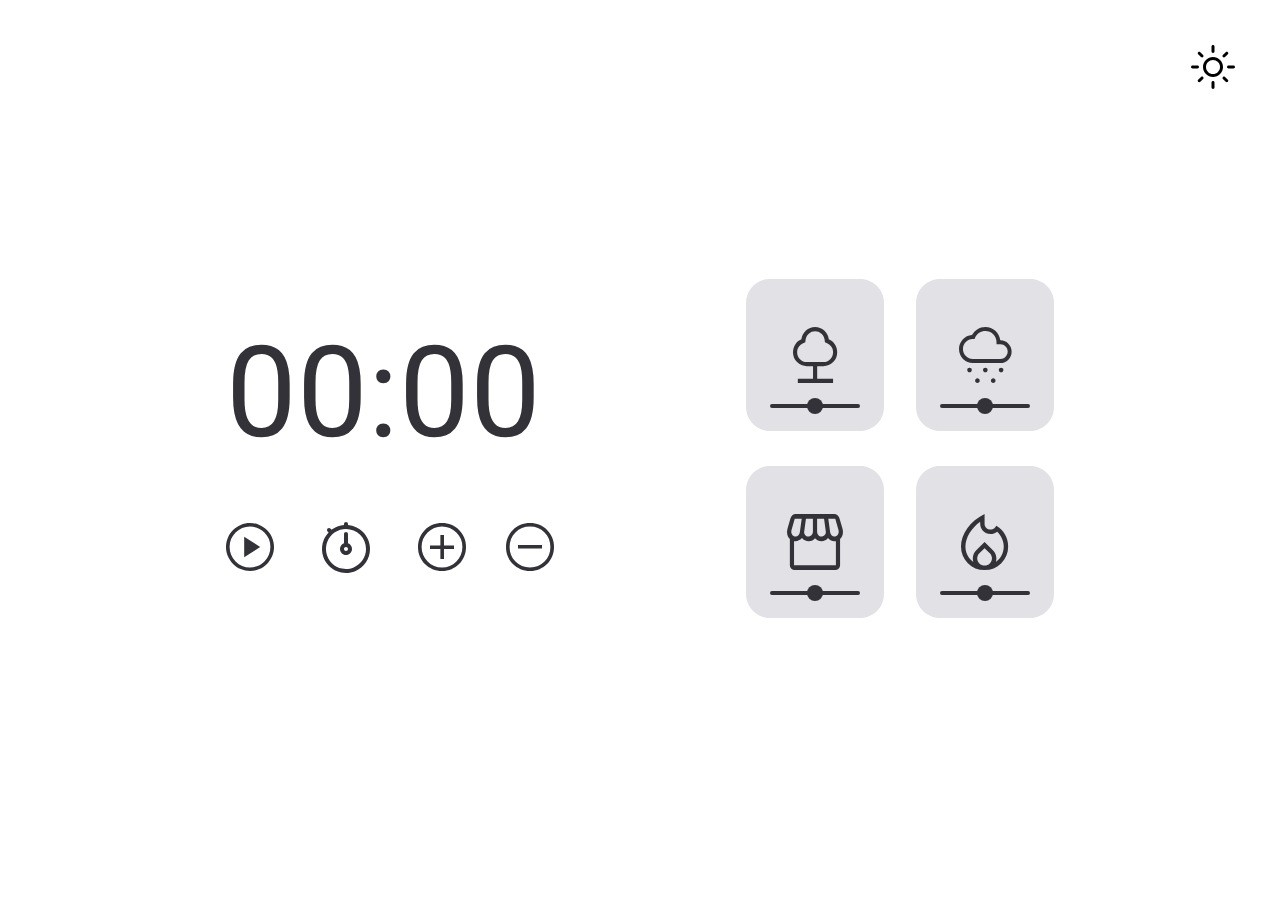
==== commit 83ae2132: "Add files via upload" ====
--- a/index.html
+++ b/index.html
@@ -15,9 +15,21 @@
 </head>
 <body id="body">
     <main>
+        <button class="screen-mode">
+            <img
+              class="screen-mode-img1"
+              src="./images/whitemode.svg"
+              alt=""
+            />
+            <img
+              class="screen-mode-img2 hide"
+              src="./images/blackMode.svg"
+              alt=""
+            />
+          </button>
         <div id="teste">
             <div id="timer" class="color">
-                <span class="minutes" >01</span>
+                <span class="minutes" >00</span>
                 <span>:</span>
                 <span class="seconds">00</span>
             </div>
@@ -27,18 +39,23 @@
                         <path d="M18.18 34.2L34.2 24L18.18 13.8V34.2ZM24 48C20.72 48 17.62 47.37 14.7 46.11C11.78 44.85 9.23 43.13 7.05 40.95C4.87 38.77 3.15 36.22 1.89 33.3C0.63 30.38 0 27.28 0 24C0 20.72 0.63 17.62 1.89 14.7C3.15 11.78 4.87 9.23 7.05 7.05C9.23 4.87 11.78 3.15 14.7 1.89C17.62 0.63 20.72 0 24 0C27.28 0 30.38 0.63 33.3 1.89C36.22 3.15 38.77 4.87 40.95 7.05C43.13 9.23 44.85 11.78 46.11 14.7C47.37 17.62 48 20.72 48 24C48 27.28 47.37 30.38 46.11 33.3C44.85 36.22 43.13 38.77 40.95 40.95C38.77 43.13 36.22 44.85 33.3 46.11C30.38 47.37 27.28 48 24 48ZM24 44.4C29.6 44.4 34.4 42.4 38.4 38.4C42.4 34.4 44.4 29.6 44.4 24C44.4 18.4 42.4 13.6 38.4 9.6C34.4 5.6 29.6 3.6 24 3.6C18.4 3.6 13.6 5.6 9.6 9.6C5.6 13.6 3.6 18.4 3.6 24C3.6 29.6 5.6 34.4 9.6 38.4C13.6 42.4 18.4 44.4 24 44.4Z" fill="#323238"/>
                     </svg>                
                 </button>
+                <button class="play_white hide">
+                    <svg width="48" height="48" viewBox="0 0 48 48" fill="none" xmlns="http://www.w3.org/2000/svg">
+                        <path d="M18.18 34.2L34.2 24L18.18 13.8V34.2ZM24 48C20.72 48 17.62 47.37 14.7 46.11C11.78 44.85 9.23 43.13 7.05 40.95C4.87 38.77 3.15 36.22 1.89 33.3C0.63 30.38 0 27.28 0 24C0 20.72 0.63 17.62 1.89 14.7C3.15 11.78 4.87 9.23 7.05 7.05C9.23 4.87 11.78 3.15 14.7 1.89C17.62 0.63 20.72 0 24 0C27.28 0 30.38 0.63 33.3 1.89C36.22 3.15 38.77 4.87 40.95 7.05C43.13 9.23 44.85 11.78 46.11 14.7C47.37 17.62 48 20.72 48 24C48 27.28 47.37 30.38 46.11 33.3C44.85 36.22 43.13 38.77 40.95 40.95C38.77 43.13 36.22 44.85 33.3 46.11C30.38 47.37 27.28 48 24 48ZM24 44.4C29.6 44.4 34.4 42.4 38.4 38.4C42.4 34.4 44.4 29.6 44.4 24C44.4 18.4 42.4 13.6 38.4 9.6C34.4 5.6 29.6 3.6 24 3.6C18.4 3.6 13.6 5.6 9.6 9.6C5.6 13.6 3.6 18.4 3.6 24C3.6 29.6 5.6 34.4 9.6 38.4C13.6 42.4 18.4 44.4 24 44.4Z" fill="white"/>
+                    </svg>                
+                </button>
                 <button class="pause hide">
+                    <svg width="64" height="64" viewBox="0 0 64 64" fill="none" xmlns="http://www.w3.org/2000/svg">
+                      <path fill-rule="evenodd" clip-rule="evenodd" d="M6 32C6 17.6454 17.6454 6 32 6C46.3546 6 58 17.6454 58 32C58 46.3546 46.3546 58 32 58C17.6454 58 6 46.3546 6 32ZM32 10C19.8546 10 10 19.8546 10 32C10 44.1454 19.8546 54 32 54C44.1454 54 54 44.1454 54 32C54 19.8546 44.1454 10 32 10Z" fill="#323238"/>
+                      <path fill-rule="evenodd" clip-rule="evenodd" d="M26 22C27.1046 22 28 22.8954 28 24V40C28 41.1046 27.1046 42 26 42C24.8954 42 24 41.1046 24 40V24C24 22.8954 24.8954 22 26 22Z" fill="#323238"/>
+                      <path fill-rule="evenodd" clip-rule="evenodd" d="M38 22C39.1046 22 40 22.8954 40 24V40C40 41.1046 39.1046 42 38 42C36.8954 42 36 41.1046 36 40V24C36 22.8954 36.8954 22 38 22Z" fill="#323238"/>
+                    </svg>
+                </button>
+                <button class="pause_white hide">
                     <svg width="64" height="64" viewBox="0 0 64 64" fill="none" xmlns="http://www.w3.org/2000/svg">
                       <path fill-rule="evenodd" clip-rule="evenodd" d="M6 32C6 17.6454 17.6454 6 32 6C46.3546 6 58 17.6454 58 32C58 46.3546 46.3546 58 32 58C17.6454 58 6 46.3546 6 32ZM32 10C19.8546 10 10 19.8546 10 32C10 44.1454 19.8546 54 32 54C44.1454 54 54 44.1454 54 32C54 19.8546 44.1454 10 32 10Z" fill="white"/>
                       <path fill-rule="evenodd" clip-rule="evenodd" d="M26 22C27.1046 22 28 22.8954 28 24V40C28 41.1046 27.1046 42 26 42C24.8954 42 24 41.1046 24 40V24C24 22.8954 24.8954 22 26 22Z" fill="white"/>
                       <path fill-rule="evenodd" clip-rule="evenodd" d="M38 22C39.1046 22 40 22.8954 40 24V40C40 41.1046 39.1046 42 38 42C36.8954 42 36 41.1046 36 40V24C36 22.8954 36.8954 22 38 22Z" fill="white"/>
-                    </svg>
-                </button>
-                <button class="pause_select hide">
-                    <svg width="64" height="64" viewBox="0 0 64 64" fill="none" xmlns="http://www.w3.org/2000/svg">
-                      <path fill-rule="evenodd" clip-rule="evenodd" d="M6 32C6 17.6454 17.6454 6 32 6C46.3546 6 58 17.6454 58 32C58 46.3546 46.3546 58 32 58C17.6454 58 6 46.3546 6 32ZM32 10C19.8546 10 10 19.8546 10 32C10 44.1454 19.8546 54 32 54C44.1454 54 54 44.1454 54 32C54 19.8546 44.1454 10 32 10Z" fill="#323238"/>
-                      <path fill-rule="evenodd" clip-rule="evenodd" d="M26 22C27.1046 22 28 22.8954 28 24V40C28 41.1046 27.1046 42 26 42C24.8954 42 24 41.1046 24 40V24C24 22.8954 24.8954 22 26 22Z" fill="#323238"/>
-                      <path fill-rule="evenodd" clip-rule="evenodd" d="M38 22C39.1046 22 40 22.8954 40 24V40C40 41.1046 39.1046 42 38 42C36.8954 42 36 41.1046 36 40V24C36 22.8954 36.8954 22 38 22Z" fill="#323238"/>
                     </svg>
                 </button>
                 <button class="stop hide">
@@ -46,7 +63,7 @@
                         <path d="M24 48C20.6 48 17.44 47.39 14.52 46.17C11.6 44.95 9.06 43.26 6.9 41.1C4.74 38.94 3.05 36.4 1.83 33.48C0.61 30.56 0 27.4 0 24C0 20.64 0.61 17.5 1.83 14.58C3.05 11.66 4.74 9.12 6.9 6.96C9.06 4.8 11.6 3.1 14.52 1.86C17.44 0.62 20.6 0 24 0C27.36 0 30.5 0.62 33.42 1.86C36.34 3.1 38.88 4.8 41.04 6.96C43.2 9.12 44.9 11.66 46.14 14.58C47.38 17.5 48 20.64 48 24C48 27.4 47.38 30.56 46.14 33.48C44.9 36.4 43.2 38.94 41.04 41.1C38.88 43.26 36.34 44.95 33.42 46.17C30.5 47.39 27.36 48 24 48ZM24 44.4C29.8 44.4 34.65 42.45 38.55 38.55C42.45 34.65 44.4 29.8 44.4 24C44.4 18.2 42.45 13.35 38.55 9.45C34.65 5.55 29.8 3.6 24 3.6C18.2 3.6 13.35 5.55 9.45 9.45C5.55 13.35 3.6 18.2 3.6 24C3.6 29.8 5.55 34.65 9.45 38.55C13.35 42.45 18.2 44.4 24 44.4ZM15 33H33V15H15V33Z" fill="#323238"/>
                     </svg>
                 </button>
-                <button class="stop_select hide">
+                <button class="stop_white hide">
                     <svg width="48" height="48" viewBox="0 0 48 48" fill="none" xmlns="http://www.w3.org/2000/svg">
                         <path d="M24 48C20.6 48 17.44 47.39 14.52 46.17C11.6 44.95 9.06 43.26 6.9 41.1C4.74 38.94 3.05 36.4 1.83 33.48C0.61 30.56 0 27.4 0 24C0 20.64 0.61 17.5 1.83 14.58C3.05 11.66 4.74 9.12 6.9 6.96C9.06 4.8 11.6 3.1 14.52 1.86C17.44 0.62 20.6 0 24 0C27.36 0 30.5 0.62 33.42 1.86C36.34 3.1 38.88 4.8 41.04 6.96C43.2 9.12 44.9 11.66 46.14 14.58C47.38 17.5 48 20.64 48 24C48 27.4 47.38 30.56 46.14 33.48C44.9 36.4 43.2 38.94 41.04 41.1C38.88 43.26 36.34 44.95 33.42 46.17C30.5 47.39 27.36 48 24 48ZM24 44.4C29.8 44.4 34.65 42.45 38.55 38.55C42.45 34.65 44.4 29.8 44.4 24C44.4 18.2 42.45 13.35 38.55 9.45C34.65 5.55 29.8 3.6 24 3.6C18.2 3.6 13.35 5.55 9.45 9.45C5.55 13.35 3.6 18.2 3.6 24C3.6 29.8 5.55 34.65 9.45 38.55C13.35 42.45 18.2 44.4 24 44.4ZM15 33H33V15H15V33Z" fill="white"/>
                     </svg>
@@ -56,12 +73,17 @@
                       <path fill-rule="evenodd" clip-rule="evenodd" d="M32 7C33.1046 7 34 7.89543 34 9V10.0834C39.6327 10.5542 44.9435 13.0024 48.9706 17.0294C53.4715 21.5303 56 27.6348 56 34C56 38.7468 54.5925 43.3869 51.9553 47.3337C49.3181 51.2805 45.5699 54.3566 41.1844 56.1731C36.799 57.9896 31.9734 58.4649 27.3179 57.5389C22.6623 56.6128 18.3859 54.327 15.0295 50.9706C11.673 47.6141 9.38722 43.3377 8.46118 38.6822C7.53513 34.0266 8.01041 29.201 9.82692 24.8156C10.9634 22.0719 12.593 19.5776 14.6203 17.4487L13.5858 16.4142C12.8048 15.6332 12.8048 14.3668 13.5858 13.5858C14.3669 12.8047 15.6332 12.8047 16.4142 13.5858L17.6163 14.7878C17.959 14.5313 18.3091 14.2834 18.6663 14.0447C22.0566 11.7794 25.9585 10.4214 30 10.0835V9C30 7.89543 30.8955 7 32 7ZM32 14C28.0444 14 24.1776 15.173 20.8886 17.3706C17.5996 19.5682 15.0362 22.6918 13.5224 26.3463C12.0087 30.0009 11.6126 34.0222 12.3843 37.9018C13.156 41.7814 15.0608 45.3451 17.8579 48.1421C20.6549 50.9392 24.2186 52.844 28.0982 53.6157C31.9778 54.3874 35.9992 53.9913 39.6537 52.4776C43.3082 50.9638 46.4318 48.4004 48.6294 45.1114C50.827 41.8224 52 37.9556 52 34C52 28.6957 49.8929 23.6086 46.1422 19.8579C42.3914 16.1071 37.3044 14 32 14ZM32 17C33.1046 17 34 17.8954 34 19V28.3414C36.3304 29.1651 38 31.3876 38 34C38 37.3137 35.3137 40 32 40C28.6863 40 26 37.3137 26 34C26 31.3876 27.6696 29.1651 30 28.3414V19C30 17.8954 30.8955 17 32 17ZM32 32C30.8955 32 30 32.8954 30 34C30 35.1046 30.8955 36 32 36C33.1046 36 34 35.1046 34 34C34 32.8954 33.1046 32 32 32Z" fill="#323238"/>
                     </svg>   
                   </button>
+                  <button class="set_white hide">
+                    <svg width="64" height="64" viewBox="0 0 64 64" fill="none" xmlns="http://www.w3.org/2000/svg">
+                      <path fill-rule="evenodd" clip-rule="evenodd" d="M32 7C33.1046 7 34 7.89543 34 9V10.0834C39.6327 10.5542 44.9435 13.0024 48.9706 17.0294C53.4715 21.5303 56 27.6348 56 34C56 38.7468 54.5925 43.3869 51.9553 47.3337C49.3181 51.2805 45.5699 54.3566 41.1844 56.1731C36.799 57.9896 31.9734 58.4649 27.3179 57.5389C22.6623 56.6128 18.3859 54.327 15.0295 50.9706C11.673 47.6141 9.38722 43.3377 8.46118 38.6822C7.53513 34.0266 8.01041 29.201 9.82692 24.8156C10.9634 22.0719 12.593 19.5776 14.6203 17.4487L13.5858 16.4142C12.8048 15.6332 12.8048 14.3668 13.5858 13.5858C14.3669 12.8047 15.6332 12.8047 16.4142 13.5858L17.6163 14.7878C17.959 14.5313 18.3091 14.2834 18.6663 14.0447C22.0566 11.7794 25.9585 10.4214 30 10.0835V9C30 7.89543 30.8955 7 32 7ZM32 14C28.0444 14 24.1776 15.173 20.8886 17.3706C17.5996 19.5682 15.0362 22.6918 13.5224 26.3463C12.0087 30.0009 11.6126 34.0222 12.3843 37.9018C13.156 41.7814 15.0608 45.3451 17.8579 48.1421C20.6549 50.9392 24.2186 52.844 28.0982 53.6157C31.9778 54.3874 35.9992 53.9913 39.6537 52.4776C43.3082 50.9638 46.4318 48.4004 48.6294 45.1114C50.827 41.8224 52 37.9556 52 34C52 28.6957 49.8929 23.6086 46.1422 19.8579C42.3914 16.1071 37.3044 14 32 14ZM32 17C33.1046 17 34 17.8954 34 19V28.3414C36.3304 29.1651 38 31.3876 38 34C38 37.3137 35.3137 40 32 40C28.6863 40 26 37.3137 26 34C26 31.3876 27.6696 29.1651 30 28.3414V19C30 17.8954 30.8955 17 32 17ZM32 32C30.8955 32 30 32.8954 30 34C30 35.1046 30.8955 36 32 36C33.1046 36 34 35.1046 34 34C34 32.8954 33.1046 32 32 32Z" fill="white"/>
+                    </svg>   
+                  </button>
                 <button class="addition">
                     <svg width="48" height="48" viewBox="0 0 48 48" fill="none" xmlns="http://www.w3.org/2000/svg">
                         <path d="M22.38 36H25.98V26.04H36V22.44H25.98V12H22.38V22.44H12V26.04H22.38V36ZM24 48C20.6 48 17.44 47.39 14.52 46.17C11.6 44.95 9.06 43.26 6.9 41.1C4.74 38.94 3.05 36.4 1.83 33.48C0.61 30.56 0 27.4 0 24C0 20.64 0.61 17.5 1.83 14.58C3.05 11.66 4.74 9.12 6.9 6.96C9.06 4.8 11.6 3.1 14.52 1.86C17.44 0.62 20.6 0 24 0C27.36 0 30.5 0.62 33.42 1.86C36.34 3.1 38.88 4.8 41.04 6.96C43.2 9.12 44.9 11.66 46.14 14.58C47.38 17.5 48 20.64 48 24C48 27.4 47.38 30.56 46.14 33.48C44.9 36.4 43.2 38.94 41.04 41.1C38.88 43.26 36.34 44.95 33.42 46.17C30.5 47.39 27.36 48 24 48ZM24 44.4C29.6 44.4 34.4 42.4 38.4 38.4C42.4 34.4 44.4 29.6 44.4 24C44.4 18.4 42.4 13.6 38.4 9.6C34.4 5.6 29.6 3.6 24 3.6C18.4 3.6 13.6 5.6 9.6 9.6C5.6 13.6 3.6 18.4 3.6 24C3.6 29.6 5.6 34.4 9.6 38.4C13.6 42.4 18.4 44.4 24 44.4Z" fill="#323238"/>
                     </svg>              
                 </button>
-                <button class="addition_select hide">
+                <button class="addition_white hide">
                     <svg width="48" height="48" viewBox="0 0 48 48" fill="none" xmlns="http://www.w3.org/2000/svg">
                         <path d="M22.38 36H25.98V26.04H36V22.44H25.98V12H22.38V22.44H12V26.04H22.38V36ZM24 48C20.6 48 17.44 47.39 14.52 46.17C11.6 44.95 9.06 43.26 6.9 41.1C4.74 38.94 3.05 36.4 1.83 33.48C0.61 30.56 0 27.4 0 24C0 20.64 0.61 17.5 1.83 14.58C3.05 11.66 4.74 9.12 6.9 6.96C9.06 4.8 11.6 3.1 14.52 1.86C17.44 0.62 20.6 0 24 0C27.36 0 30.5 0.62 33.42 1.86C36.34 3.1 38.88 4.8 41.04 6.96C43.2 9.12 44.9 11.66 46.14 14.58C47.38 17.5 48 20.64 48 24C48 27.4 47.38 30.56 46.14 33.48C44.9 36.4 43.2 38.94 41.04 41.1C38.88 43.26 36.34 44.95 33.42 46.17C30.5 47.39 27.36 48 24 48ZM24 44.4C29.6 44.4 34.4 42.4 38.4 38.4C42.4 34.4 44.4 29.6 44.4 24C44.4 18.4 42.4 13.6 38.4 9.6C34.4 5.6 29.6 3.6 24 3.6C18.4 3.6 13.6 5.6 9.6 9.6C5.6 13.6 3.6 18.4 3.6 24C3.6 29.6 5.6 34.4 9.6 38.4C13.6 42.4 18.4 44.4 24 44.4Z" fill="white"/>
                     </svg>              
@@ -71,7 +93,7 @@
                         <path d="M12 25.62H36V22.02H12V25.62ZM24 48C20.6 48 17.44 47.39 14.52 46.17C11.6 44.95 9.06 43.26 6.9 41.1C4.74 38.94 3.05 36.4 1.83 33.48C0.61 30.56 0 27.4 0 24C0 20.64 0.61 17.5 1.83 14.58C3.05 11.66 4.74 9.12 6.9 6.96C9.06 4.8 11.6 3.1 14.52 1.86C17.44 0.62 20.6 0 24 0C27.36 0 30.5 0.62 33.42 1.86C36.34 3.1 38.88 4.8 41.04 6.96C43.2 9.12 44.9 11.66 46.14 14.58C47.38 17.5 48 20.64 48 24C48 27.4 47.38 30.56 46.14 33.48C44.9 36.4 43.2 38.94 41.04 41.1C38.88 43.26 36.34 44.95 33.42 46.17C30.5 47.39 27.36 48 24 48ZM24 44.4C29.8 44.4 34.65 42.45 38.55 38.55C42.45 34.65 44.4 29.8 44.4 24C44.4 18.2 42.45 13.35 38.55 9.45C34.65 5.55 29.8 3.6 24 3.6C18.2 3.6 13.35 5.55 9.45 9.45C5.55 13.35 3.6 18.2 3.6 24C3.6 29.8 5.55 34.65 9.45 38.55C13.35 42.45 18.2 44.4 24 44.4Z" fill="#323238"/>
                     </svg>   
                 </button>
-                <button class="subtraction_select hide">
+                <button class="subtraction_white hide">
                     <svg width="48" height="48" viewBox="0 0 48 48" fill="none" xmlns="http://www.w3.org/2000/svg">
                         <path d="M12 25.62H36V22.02H12V25.62ZM24 48C20.6 48 17.44 47.39 14.52 46.17C11.6 44.95 9.06 43.26 6.9 41.1C4.74 38.94 3.05 36.4 1.83 33.48C0.61 30.56 0 27.4 0 24C0 20.64 0.61 17.5 1.83 14.58C3.05 11.66 4.74 9.12 6.9 6.96C9.06 4.8 11.6 3.1 14.52 1.86C17.44 0.62 20.6 0 24 0C27.36 0 30.5 0.62 33.42 1.86C36.34 3.1 38.88 4.8 41.04 6.96C43.2 9.12 44.9 11.66 46.14 14.58C47.38 17.5 48 20.64 48 24C48 27.4 47.38 30.56 46.14 33.48C44.9 36.4 43.2 38.94 41.04 41.1C38.88 43.26 36.34 44.95 33.42 46.17C30.5 47.39 27.36 48 24 48ZM24 44.4C29.8 44.4 34.65 42.45 38.55 38.55C42.45 34.65 44.4 29.8 44.4 24C44.4 18.2 42.45 13.35 38.55 9.45C34.65 5.55 29.8 3.6 24 3.6C18.2 3.6 13.35 5.55 9.45 9.45C5.55 13.35 3.6 18.2 3.6 24C3.6 29.8 5.55 34.65 9.45 38.55C13.35 42.45 18.2 44.4 24 44.4Z" fill="white"/>
                     </svg>   
@@ -80,57 +102,97 @@
         </div>
             <div id="sons">
                 <div id="above">
-                <button class="forest">
-                    <svg width="138" height="152" viewBox="0 0 138 152" fill="none" xmlns="http://www.w3.org/2000/svg">
-                        <path d="M0 24C0 10.7452 10.7452 0 24 0H114C127.255 0 138 10.7452 138 24V128C138 141.255 127.255 152 114 152H24C10.7452 152 0 141.255 0 128V24Z" fill="#E1E1E6"/>
-                        <path d="M51.8355 104V99.8H67.0329V87.2H60.8158C56.9934 87.2 53.7352 85.835 51.0411 83.105C48.347 80.375 47 77.0733 47 73.2C47 70.4 47.7599 67.8217 49.2796 65.465C50.7993 63.1083 52.8487 61.3933 55.4276 60.32C55.8421 56.82 57.3503 53.8917 59.9523 51.535C62.5543 49.1783 65.6053 48 69.1053 48C72.6053 48 75.6562 49.1783 78.2582 51.535C80.8602 53.8917 82.3684 56.82 82.7829 60.32C85.3618 61.3933 87.4112 63.1083 88.9309 65.465C90.4507 67.8217 91.2105 70.4 91.2105 73.2C91.2105 77.0733 89.8635 80.375 87.1694 83.105C84.4753 85.835 81.2171 87.2 77.3947 87.2H71.1776V99.8H87.0658V104H51.8355ZM60.8158 83H77.3947C80.0658 83 82.3454 82.0433 84.2336 80.13C86.1217 78.2167 87.0658 75.9067 87.0658 73.2C87.0658 71.24 86.5132 69.455 85.4079 67.845C84.3026 66.235 82.875 65.0333 81.125 64.24L78.9145 63.26L78.6382 60.81C78.3158 58.3367 77.2566 56.2833 75.4605 54.65C73.6645 53.0167 71.5461 52.2 69.1053 52.2C66.6645 52.2 64.5461 53.0167 62.75 54.65C60.9539 56.2833 59.8947 58.3367 59.5724 60.81L59.2961 63.26L57.0855 64.24C55.3355 65.0333 53.9079 66.235 52.8026 67.845C51.6974 69.455 51.1447 71.24 51.1447 73.2C51.1447 75.9067 52.0888 78.2167 53.977 80.13C55.8651 82.0433 58.1447 83 60.8158 83Z" fill="#323238"/>
-                    </svg>    
-                </button>
-                <button class="forest_select hide">
-                    <svg width="138" height="152" viewBox="0 0 138 152" fill="none" xmlns="http://www.w3.org/2000/svg">
-                        <path d="M0 24C0 10.7452 10.7452 0 24 0H114C127.255 0 138 10.7452 138 24V128C138 141.255 127.255 152 114 152H24C10.7452 152 0 141.255 0 128V24Z" fill="#02799D"/>
-                        <path d="M51.8355 104V99.8H67.0329V87.2H60.8158C56.9934 87.2 53.7352 85.835 51.0411 83.105C48.347 80.375 47 77.0733 47 73.2C47 70.4 47.7599 67.8217 49.2796 65.465C50.7993 63.1083 52.8487 61.3933 55.4276 60.32C55.8421 56.82 57.3503 53.8917 59.9523 51.535C62.5543 49.1783 65.6053 48 69.1053 48C72.6053 48 75.6562 49.1783 78.2582 51.535C80.8602 53.8917 82.3684 56.82 82.7829 60.32C85.3618 61.3933 87.4112 63.1083 88.9309 65.465C90.4507 67.8217 91.2105 70.4 91.2105 73.2C91.2105 77.0733 89.8635 80.375 87.1694 83.105C84.4753 85.835 81.2171 87.2 77.3947 87.2H71.1776V99.8H87.0658V104H51.8355ZM60.8158 83H77.3947C80.0658 83 82.3454 82.0433 84.2336 80.13C86.1217 78.2167 87.0658 75.9067 87.0658 73.2C87.0658 71.24 86.5132 69.455 85.4079 67.845C84.3026 66.235 82.875 65.0333 81.125 64.24L78.9145 63.26L78.6382 60.81C78.3158 58.3367 77.2566 56.2833 75.4605 54.65C73.6645 53.0167 71.5461 52.2 69.1053 52.2C66.6645 52.2 64.5461 53.0167 62.75 54.65C60.9539 56.2833 59.8947 58.3367 59.5724 60.81L59.2961 63.26L57.0855 64.24C55.3355 65.0333 53.9079 66.235 52.8026 67.845C51.6974 69.455 51.1447 71.24 51.1447 73.2C51.1447 75.9067 52.0888 78.2167 53.977 80.13C55.8651 82.0433 58.1447 83 60.8158 83Z" fill="#FFFFFF"/>
-                    </svg>    
-                </button>
-                <button class="rain">
-                    <svg width="138" height="152" viewBox="0 0 138 152" fill="none" xmlns="http://www.w3.org/2000/svg">
-                        <path d="M0 24C0 10.7452 10.7452 0 24 0H114C127.255 0 138 10.7452 138 24V128C138 141.255 127.255 152 114 152H24C10.7452 152 0 141.255 0 128V24Z" fill="#E1E1E6"/>
-                        <path d="M53.5263 93.3333C52.9123 93.3333 52.375 93.1 51.9145 92.6333C51.4539 92.1667 51.2237 91.6222 51.2237 91C51.2237 90.3778 51.4539 89.8333 51.9145 89.3667C52.375 88.9 52.9123 88.6667 53.5263 88.6667C54.1404 88.6667 54.6776 88.9 55.1382 89.3667C55.5987 89.8333 55.8289 90.3778 55.8289 91C55.8289 91.6222 55.5987 92.1667 55.1382 92.6333C54.6776 93.1 54.1404 93.3333 53.5263 93.3333ZM85.1053 93.3333C84.4912 93.3333 83.9539 93.1 83.4934 92.6333C83.0329 92.1667 82.8026 91.6222 82.8026 91C82.8026 90.3778 83.0329 89.8333 83.4934 89.3667C83.9539 88.9 84.4912 88.6667 85.1053 88.6667C85.7193 88.6667 86.2566 88.9 86.7171 89.3667C87.1776 89.8333 87.4079 90.3778 87.4079 91C87.4079 91.6222 87.1776 92.1667 86.7171 92.6333C86.2566 93.1 85.7193 93.3333 85.1053 93.3333ZM61.4211 104C60.807 104 60.2697 103.767 59.8092 103.3C59.3487 102.833 59.1184 102.289 59.1184 101.667C59.1184 101.044 59.3487 100.5 59.8092 100.033C60.2697 99.5667 60.807 99.3333 61.4211 99.3333C62.0351 99.3333 62.5724 99.5667 63.0329 100.033C63.4934 100.5 63.7237 101.044 63.7237 101.667C63.7237 102.289 63.4934 102.833 63.0329 103.3C62.5724 103.767 62.0351 104 61.4211 104ZM69.3158 93.3333C68.7018 93.3333 68.1645 93.1 67.7039 92.6333C67.2434 92.1667 67.0132 91.6222 67.0132 91C67.0132 90.3778 67.2434 89.8333 67.7039 89.3667C68.1645 88.9 68.7018 88.6667 69.3158 88.6667C69.9298 88.6667 70.4671 88.9 70.9276 89.3667C71.3882 89.8333 71.6184 90.3778 71.6184 91C71.6184 91.6222 71.3882 92.1667 70.9276 92.6333C70.4671 93.1 69.9298 93.3333 69.3158 93.3333ZM77.2105 104C76.5965 104 76.0592 103.767 75.5987 103.3C75.1382 102.833 74.9079 102.289 74.9079 101.667C74.9079 101.044 75.1382 100.5 75.5987 100.033C76.0592 99.5667 76.5965 99.3333 77.2105 99.3333C77.8246 99.3333 78.3618 99.5667 78.8224 100.033C79.2829 100.5 79.5132 101.044 79.5132 101.667C79.5132 102.289 79.2829 102.833 78.8224 103.3C78.3618 103.767 77.8246 104 77.2105 104ZM56.8158 84C53 84 49.7434 82.6333 47.0461 79.9C44.3487 77.1667 43 73.8667 43 70C43 66.4889 44.239 63.3556 46.7171 60.6C49.1952 57.8444 52.2763 56.3333 55.9605 56.0667C57.364 53.5778 59.2171 51.6111 61.5197 50.1667C63.8224 48.7222 66.4211 48 69.3158 48C73.307 48 76.6513 49.2778 79.3487 51.8333C82.0461 54.3889 83.7018 57.5556 84.3158 61.3333C87.7807 61.5111 90.5329 62.7 92.5724 64.9C94.6118 67.1 95.6316 69.6889 95.6316 72.6667C95.6316 75.7778 94.5461 78.4444 92.375 80.6667C90.2039 82.8889 87.5614 84 84.4474 84H56.8158ZM56.8158 80H84.4474C86.4649 80 88.1754 79.2778 89.5789 77.8333C90.9825 76.3889 91.6842 74.6444 91.6842 72.6C91.6842 70.6 90.9825 68.8889 89.5789 67.4667C88.1754 66.0444 86.4649 65.3333 84.4474 65.3333H80.5V63.3333C80.5 60.1778 79.4145 57.5 77.2434 55.3C75.0724 53.1 72.4298 52 69.3158 52C67.0789 52 65.0285 52.6111 63.1645 53.8333C61.3004 55.0556 59.9298 56.7111 59.0526 58.8L58.5263 60H56.6842C53.9649 60.0889 51.6623 61.1 49.7763 63.0333C47.8904 64.9667 46.9474 67.2889 46.9474 70C46.9474 72.7556 47.9123 75.1111 49.8421 77.0667C51.7719 79.0222 54.0965 80 56.8158 80Z" fill="#323238"/>
-                    </svg>
-                </button>
-                <button class="rain_select hide">
-                    <svg width="138" height="152" viewBox="0 0 138 152" fill="none" xmlns="http://www.w3.org/2000/svg">
-                        <path d="M0 24C0 10.7452 10.7452 0 24 0H114C127.255 0 138 10.7452 138 24V128C138 141.255 127.255 152 114 152H24C10.7452 152 0 141.255 0 128V24Z" fill="#02799D"/>
-                        <path d="M53.5263 93.3333C52.9123 93.3333 52.375 93.1 51.9145 92.6333C51.4539 92.1667 51.2237 91.6222 51.2237 91C51.2237 90.3778 51.4539 89.8333 51.9145 89.3667C52.375 88.9 52.9123 88.6667 53.5263 88.6667C54.1404 88.6667 54.6776 88.9 55.1382 89.3667C55.5987 89.8333 55.8289 90.3778 55.8289 91C55.8289 91.6222 55.5987 92.1667 55.1382 92.6333C54.6776 93.1 54.1404 93.3333 53.5263 93.3333ZM85.1053 93.3333C84.4912 93.3333 83.9539 93.1 83.4934 92.6333C83.0329 92.1667 82.8026 91.6222 82.8026 91C82.8026 90.3778 83.0329 89.8333 83.4934 89.3667C83.9539 88.9 84.4912 88.6667 85.1053 88.6667C85.7193 88.6667 86.2566 88.9 86.7171 89.3667C87.1776 89.8333 87.4079 90.3778 87.4079 91C87.4079 91.6222 87.1776 92.1667 86.7171 92.6333C86.2566 93.1 85.7193 93.3333 85.1053 93.3333ZM61.4211 104C60.807 104 60.2697 103.767 59.8092 103.3C59.3487 102.833 59.1184 102.289 59.1184 101.667C59.1184 101.044 59.3487 100.5 59.8092 100.033C60.2697 99.5667 60.807 99.3333 61.4211 99.3333C62.0351 99.3333 62.5724 99.5667 63.0329 100.033C63.4934 100.5 63.7237 101.044 63.7237 101.667C63.7237 102.289 63.4934 102.833 63.0329 103.3C62.5724 103.767 62.0351 104 61.4211 104ZM69.3158 93.3333C68.7018 93.3333 68.1645 93.1 67.7039 92.6333C67.2434 92.1667 67.0132 91.6222 67.0132 91C67.0132 90.3778 67.2434 89.8333 67.7039 89.3667C68.1645 88.9 68.7018 88.6667 69.3158 88.6667C69.9298 88.6667 70.4671 88.9 70.9276 89.3667C71.3882 89.8333 71.6184 90.3778 71.6184 91C71.6184 91.6222 71.3882 92.1667 70.9276 92.6333C70.4671 93.1 69.9298 93.3333 69.3158 93.3333ZM77.2105 104C76.5965 104 76.0592 103.767 75.5987 103.3C75.1382 102.833 74.9079 102.289 74.9079 101.667C74.9079 101.044 75.1382 100.5 75.5987 100.033C76.0592 99.5667 76.5965 99.3333 77.2105 99.3333C77.8246 99.3333 78.3618 99.5667 78.8224 100.033C79.2829 100.5 79.5132 101.044 79.5132 101.667C79.5132 102.289 79.2829 102.833 78.8224 103.3C78.3618 103.767 77.8246 104 77.2105 104ZM56.8158 84C53 84 49.7434 82.6333 47.0461 79.9C44.3487 77.1667 43 73.8667 43 70C43 66.4889 44.239 63.3556 46.7171 60.6C49.1952 57.8444 52.2763 56.3333 55.9605 56.0667C57.364 53.5778 59.2171 51.6111 61.5197 50.1667C63.8224 48.7222 66.4211 48 69.3158 48C73.307 48 76.6513 49.2778 79.3487 51.8333C82.0461 54.3889 83.7018 57.5556 84.3158 61.3333C87.7807 61.5111 90.5329 62.7 92.5724 64.9C94.6118 67.1 95.6316 69.6889 95.6316 72.6667C95.6316 75.7778 94.5461 78.4444 92.375 80.6667C90.2039 82.8889 87.5614 84 84.4474 84H56.8158ZM56.8158 80H84.4474C86.4649 80 88.1754 79.2778 89.5789 77.8333C90.9825 76.3889 91.6842 74.6444 91.6842 72.6C91.6842 70.6 90.9825 68.8889 89.5789 67.4667C88.1754 66.0444 86.4649 65.3333 84.4474 65.3333H80.5V63.3333C80.5 60.1778 79.4145 57.5 77.2434 55.3C75.0724 53.1 72.4298 52 69.3158 52C67.0789 52 65.0285 52.6111 63.1645 53.8333C61.3004 55.0556 59.9298 56.7111 59.0526 58.8L58.5263 60H56.6842C53.9649 60.0889 51.6623 61.1 49.7763 63.0333C47.8904 64.9667 46.9474 67.2889 46.9474 70C46.9474 72.7556 47.9123 75.1111 49.8421 77.0667C51.7719 79.0222 54.0965 80 56.8158 80Z" fill="#FFFFFF"/>
-                    </svg>
-                </button>
-            </div>
-            <div id="below">
-                <button class="coffe-shop">
-                    <svg width="138" height="152" viewBox="0 0 138 152" fill="none" xmlns="http://www.w3.org/2000/svg">
-                        <path d="M0 24C0 10.7452 10.7452 0 24 0H114C127.255 0 138 10.7452 138 24V128C138 141.255 127.255 152 114 152H24C10.7452 152 0 141.255 0 128V24Z" fill="#E1E1E6"/>
-                        <path d="M94.0812 72.9667V99.3333C94.0812 100.578 93.6633 101.667 92.8274 102.6C91.9916 103.533 91.0164 104 89.9019 104H48.0387C46.9242 104 45.949 103.533 45.1132 102.6C44.2773 101.667 43.8594 100.578 43.8594 99.3333V72.9667C42.5591 71.7222 41.7 70.1926 41.2821 68.3778C40.8642 66.563 40.9106 64.7481 41.4214 62.9333L44.4166 52.4333C44.7881 51.0333 45.4382 49.9444 46.367 49.1667C47.2957 48.3889 48.3638 48 49.5712 48H88.0908C89.3911 48 90.5288 48.4019 91.504 49.2056C92.4792 50.0093 93.1525 51.0852 93.524 52.4333L96.5889 62.9333C97.0997 64.7481 97.1345 66.563 96.6933 68.3778C96.2522 70.1926 95.3815 71.7222 94.0812 72.9667ZM75.2742 70.5556C76.6208 70.5556 77.7586 70.063 78.6873 69.0778C79.6161 68.0926 79.9875 66.9 79.8018 65.5L78.0604 52.6667H71.0948V65.5C71.0948 66.8481 71.4895 68.0278 72.279 69.0389C73.0684 70.05 74.0668 70.5556 75.2742 70.5556ZM62.2485 70.5556C63.5488 70.5556 64.6516 70.063 65.5572 69.0778C66.4627 68.0926 66.9155 66.9 66.9155 65.5V52.6667H59.9499L58.2085 65.5C58.0227 66.8481 58.3478 68.0278 59.1837 69.0389C60.0195 70.05 61.0412 70.5556 62.2485 70.5556ZM49.5712 70.5556C50.6856 70.5556 51.6492 70.1278 52.4619 69.2722C53.2745 68.4167 53.7505 67.3667 53.8898 66.1222L55.7009 52.6667H48.7353L45.5311 64.0222C45.0667 65.6296 45.2525 67.1204 46.0884 68.4944C46.9242 69.8685 48.0852 70.5556 49.5712 70.5556ZM88.3695 70.5556C89.8555 70.5556 91.028 69.8815 91.8871 68.5333C92.7462 67.1852 92.9435 65.6815 92.4792 64.0222L89.275 52.6667H82.3094L84.1205 66.1222C84.2598 67.3667 84.7358 68.4167 85.5484 69.2722C86.3611 70.1278 87.3014 70.5556 88.3695 70.5556ZM48.0387 99.3333H89.9019V75.1444C89.9483 75.1963 89.7974 75.2222 89.4491 75.2222C89.1009 75.2222 88.741 75.2222 88.3695 75.2222C87.2085 75.2222 86.1057 74.95 85.0608 74.4056C84.016 73.8611 82.9827 73.0185 81.9611 71.8778C81.2181 72.9148 80.2894 73.7315 79.1749 74.3278C78.0604 74.9241 76.8298 75.2222 75.4831 75.2222C74.09 75.2222 72.8943 75.0019 71.8959 74.5611C70.8975 74.1204 69.9339 73.3815 69.0051 72.3444C68.3086 73.2778 67.4263 73.9907 66.3582 74.4833C65.2902 74.9759 64.0828 75.2222 62.7361 75.2222C61.2966 75.2222 60.0195 74.937 58.905 74.3667C57.7905 73.7963 56.8386 72.9667 56.0491 71.8778C54.9347 72.9667 53.8434 73.7963 52.7753 74.3667C51.7073 74.937 50.6392 75.2222 49.5712 75.2222C49.2461 75.2222 48.9326 75.2222 48.6308 75.2222C48.329 75.2222 48.1316 75.1963 48.0387 75.1444V99.3333ZM89.9019 99.3333H48.0387C48.1316 99.3333 48.329 99.3333 48.6308 99.3333C48.9326 99.3333 49.2461 99.3333 49.5712 99.3333C50.3606 99.3333 51.3009 99.3333 52.3922 99.3333C53.4835 99.3333 54.7025 99.3333 56.0491 99.3333C56.4671 99.3333 56.9315 99.3333 57.4423 99.3333C57.9531 99.3333 58.4987 99.3333 59.0792 99.3333C59.6596 99.3333 60.2517 99.3333 60.8554 99.3333C61.4591 99.3333 62.086 99.3333 62.7361 99.3333C63.2469 99.3333 63.781 99.3333 64.3382 99.3333C64.8954 99.3333 65.4527 99.3333 66.0099 99.3333C66.5672 99.3333 67.1012 99.3333 67.612 99.3333C68.1228 99.3333 68.5872 99.3333 69.0051 99.3333C70.0268 99.3333 71.0484 99.3333 72.07 99.3333C73.0916 99.3333 74.2293 99.3333 75.4831 99.3333C76.1333 99.3333 76.7718 99.3333 77.3987 99.3333C78.0256 99.3333 78.6176 99.3333 79.1749 99.3333C79.7321 99.3333 80.243 99.3333 80.7073 99.3333C81.1717 99.3333 81.5896 99.3333 81.9611 99.3333C83.0292 99.3333 84.0972 99.3333 85.1653 99.3333C86.2334 99.3333 87.3014 99.3333 88.3695 99.3333C88.741 99.3333 89.1009 99.3333 89.4491 99.3333C89.7974 99.3333 89.9483 99.3333 89.9019 99.3333Z" fill="#323238"/>
-                    </svg>        
-                </button>
-                <button class="coffe-shop_select hide">
-                    <svg width="138" height="152" viewBox="0 0 138 152" fill="none" xmlns="http://www.w3.org/2000/svg">
-                        <path d="M0 24C0 10.7452 10.7452 0 24 0H114C127.255 0 138 10.7452 138 24V128C138 141.255 127.255 152 114 152H24C10.7452 152 0 141.255 0 128V24Z" fill="#02799D"/>
-                        <path d="M94.0812 72.9667V99.3333C94.0812 100.578 93.6633 101.667 92.8274 102.6C91.9916 103.533 91.0164 104 89.9019 104H48.0387C46.9242 104 45.949 103.533 45.1132 102.6C44.2773 101.667 43.8594 100.578 43.8594 99.3333V72.9667C42.5591 71.7222 41.7 70.1926 41.2821 68.3778C40.8642 66.563 40.9106 64.7481 41.4214 62.9333L44.4166 52.4333C44.7881 51.0333 45.4382 49.9444 46.367 49.1667C47.2957 48.3889 48.3638 48 49.5712 48H88.0908C89.3911 48 90.5288 48.4019 91.504 49.2056C92.4792 50.0093 93.1525 51.0852 93.524 52.4333L96.5889 62.9333C97.0997 64.7481 97.1345 66.563 96.6933 68.3778C96.2522 70.1926 95.3815 71.7222 94.0812 72.9667ZM75.2742 70.5556C76.6208 70.5556 77.7586 70.063 78.6873 69.0778C79.6161 68.0926 79.9875 66.9 79.8018 65.5L78.0604 52.6667H71.0948V65.5C71.0948 66.8481 71.4895 68.0278 72.279 69.0389C73.0684 70.05 74.0668 70.5556 75.2742 70.5556ZM62.2485 70.5556C63.5488 70.5556 64.6516 70.063 65.5572 69.0778C66.4627 68.0926 66.9155 66.9 66.9155 65.5V52.6667H59.9499L58.2085 65.5C58.0227 66.8481 58.3478 68.0278 59.1837 69.0389C60.0195 70.05 61.0412 70.5556 62.2485 70.5556ZM49.5712 70.5556C50.6856 70.5556 51.6492 70.1278 52.4619 69.2722C53.2745 68.4167 53.7505 67.3667 53.8898 66.1222L55.7009 52.6667H48.7353L45.5311 64.0222C45.0667 65.6296 45.2525 67.1204 46.0884 68.4944C46.9242 69.8685 48.0852 70.5556 49.5712 70.5556ZM88.3695 70.5556C89.8555 70.5556 91.028 69.8815 91.8871 68.5333C92.7462 67.1852 92.9435 65.6815 92.4792 64.0222L89.275 52.6667H82.3094L84.1205 66.1222C84.2598 67.3667 84.7358 68.4167 85.5484 69.2722C86.3611 70.1278 87.3014 70.5556 88.3695 70.5556ZM48.0387 99.3333H89.9019V75.1444C89.9483 75.1963 89.7974 75.2222 89.4491 75.2222C89.1009 75.2222 88.741 75.2222 88.3695 75.2222C87.2085 75.2222 86.1057 74.95 85.0608 74.4056C84.016 73.8611 82.9827 73.0185 81.9611 71.8778C81.2181 72.9148 80.2894 73.7315 79.1749 74.3278C78.0604 74.9241 76.8298 75.2222 75.4831 75.2222C74.09 75.2222 72.8943 75.0019 71.8959 74.5611C70.8975 74.1204 69.9339 73.3815 69.0051 72.3444C68.3086 73.2778 67.4263 73.9907 66.3582 74.4833C65.2902 74.9759 64.0828 75.2222 62.7361 75.2222C61.2966 75.2222 60.0195 74.937 58.905 74.3667C57.7905 73.7963 56.8386 72.9667 56.0491 71.8778C54.9347 72.9667 53.8434 73.7963 52.7753 74.3667C51.7073 74.937 50.6392 75.2222 49.5712 75.2222C49.2461 75.2222 48.9326 75.2222 48.6308 75.2222C48.329 75.2222 48.1316 75.1963 48.0387 75.1444V99.3333ZM89.9019 99.3333H48.0387C48.1316 99.3333 48.329 99.3333 48.6308 99.3333C48.9326 99.3333 49.2461 99.3333 49.5712 99.3333C50.3606 99.3333 51.3009 99.3333 52.3922 99.3333C53.4835 99.3333 54.7025 99.3333 56.0491 99.3333C56.4671 99.3333 56.9315 99.3333 57.4423 99.3333C57.9531 99.3333 58.4987 99.3333 59.0792 99.3333C59.6596 99.3333 60.2517 99.3333 60.8554 99.3333C61.4591 99.3333 62.086 99.3333 62.7361 99.3333C63.2469 99.3333 63.781 99.3333 64.3382 99.3333C64.8954 99.3333 65.4527 99.3333 66.0099 99.3333C66.5672 99.3333 67.1012 99.3333 67.612 99.3333C68.1228 99.3333 68.5872 99.3333 69.0051 99.3333C70.0268 99.3333 71.0484 99.3333 72.07 99.3333C73.0916 99.3333 74.2293 99.3333 75.4831 99.3333C76.1333 99.3333 76.7718 99.3333 77.3987 99.3333C78.0256 99.3333 78.6176 99.3333 79.1749 99.3333C79.7321 99.3333 80.243 99.3333 80.7073 99.3333C81.1717 99.3333 81.5896 99.3333 81.9611 99.3333C83.0292 99.3333 84.0972 99.3333 85.1653 99.3333C86.2334 99.3333 87.3014 99.3333 88.3695 99.3333C88.741 99.3333 89.1009 99.3333 89.4491 99.3333C89.7974 99.3333 89.9483 99.3333 89.9019 99.3333Z" fill="#FFFFFF"/>
-                    </svg>        
-                </button>
-                <button class="fireplace">
-                    <svg width="138" height="152" viewBox="0 0 138 152" fill="none" xmlns="http://www.w3.org/2000/svg">
-                        <path d="M0 24C0 10.7452 10.7452 0 24 0H114C127.255 0 138 10.7452 138 24V128C138 141.255 127.255 152 114 152H24C10.7452 152 0 141.255 0 128V24Z" fill="#E1E1E6"/>
-                        <path d="M49.4211 80.4211C49.4211 83.5158 50.1211 86.4263 51.5211 89.1526C52.9211 91.8789 54.8737 94.1509 57.3789 95.9684C57.1825 95.3789 57.0351 94.7772 56.9368 94.1632C56.8386 93.5491 56.7895 92.9474 56.7895 92.3579C56.7895 90.786 57.0842 89.3123 57.6737 87.9368C58.2632 86.5614 59.1228 85.3088 60.2526 84.1789L68.5789 76L76.9053 84.1789C78.0351 85.3088 78.8947 86.5614 79.4842 87.9368C80.0737 89.3123 80.3684 90.786 80.3684 92.3579C80.3684 92.9474 80.3193 93.5491 80.2211 94.1632C80.1228 94.7772 79.9754 95.3789 79.7789 95.9684C82.2842 94.1509 84.2368 91.8789 85.6368 89.1526C87.0368 86.4263 87.7368 83.5158 87.7368 80.4211C87.7368 77.7684 87.1719 75.1772 86.0421 72.6474C84.9123 70.1175 83.2912 67.7965 81.1789 65.6842C80.1474 66.4211 79.0667 66.9982 77.9368 67.4158C76.807 67.8333 75.6772 68.0421 74.5474 68.0421C71.5509 68.0421 69.0702 67.0228 67.1053 64.9842C65.1403 62.9456 64.1579 60.3789 64.1579 57.2842V55.8105C61.8982 57.4316 59.8596 59.2246 58.0421 61.1895C56.2246 63.1544 54.6772 65.2053 53.4 67.3421C52.1228 69.4789 51.1403 71.6649 50.4526 73.9C49.7649 76.1351 49.4211 78.3088 49.4211 80.4211ZM68.5789 82.1895L63.3474 87.3474C62.6596 88.0351 62.1316 88.7965 61.7632 89.6316C61.3947 90.4667 61.2105 91.3754 61.2105 92.3579C61.2105 94.3719 61.9228 96.0789 63.3474 97.4789C64.7719 98.8789 66.5158 99.5789 68.5789 99.5789C70.6421 99.5789 72.386 98.8789 73.8105 97.4789C75.2351 96.0789 75.9474 94.3719 75.9474 92.3579C75.9474 91.3754 75.7632 90.4667 75.3947 89.6316C75.0263 88.7965 74.4982 88.0351 73.8105 87.3474L68.5789 82.1895ZM68.5789 48V57.7263C68.5789 59.3965 69.1561 60.7965 70.3105 61.9263C71.4649 63.0561 72.8772 63.6211 74.5474 63.6211C75.4316 63.6211 76.2544 63.4368 77.0158 63.0684C77.7772 62.7 78.4526 62.1474 79.0421 61.4105L80.3684 59.7895C84.0035 61.8526 86.8772 64.7263 88.9895 68.4105C91.1017 72.0947 92.1579 76.0982 92.1579 80.4211C92.1579 87.0035 89.8737 92.5789 85.3053 97.1474C80.7368 101.716 75.1614 104 68.5789 104C61.9965 104 56.4211 101.716 51.8526 97.1474C47.2842 92.5789 45 87.0035 45 80.4211C45 74.1333 47.1123 68.0789 51.3368 62.2579C55.5614 56.4368 61.3088 51.6842 68.5789 48Z" fill="#323238"/>
-                    </svg>
-                </button>
-                <button class="fireplace_select hide">
-                    <svg width="138" height="152" viewBox="0 0 138 152" fill="none" xmlns="http://www.w3.org/2000/svg">
-                        <path d="M0 24C0 10.7452 10.7452 0 24 0H114C127.255 0 138 10.7452 138 24V128C138 141.255 127.255 152 114 152H24C10.7452 152 0 141.255 0 128V24Z" fill="#02799D"/>
-                        <path d="M49.4211 80.4211C49.4211 83.5158 50.1211 86.4263 51.5211 89.1526C52.9211 91.8789 54.8737 94.1509 57.3789 95.9684C57.1825 95.3789 57.0351 94.7772 56.9368 94.1632C56.8386 93.5491 56.7895 92.9474 56.7895 92.3579C56.7895 90.786 57.0842 89.3123 57.6737 87.9368C58.2632 86.5614 59.1228 85.3088 60.2526 84.1789L68.5789 76L76.9053 84.1789C78.0351 85.3088 78.8947 86.5614 79.4842 87.9368C80.0737 89.3123 80.3684 90.786 80.3684 92.3579C80.3684 92.9474 80.3193 93.5491 80.2211 94.1632C80.1228 94.7772 79.9754 95.3789 79.7789 95.9684C82.2842 94.1509 84.2368 91.8789 85.6368 89.1526C87.0368 86.4263 87.7368 83.5158 87.7368 80.4211C87.7368 77.7684 87.1719 75.1772 86.0421 72.6474C84.9123 70.1175 83.2912 67.7965 81.1789 65.6842C80.1474 66.4211 79.0667 66.9982 77.9368 67.4158C76.807 67.8333 75.6772 68.0421 74.5474 68.0421C71.5509 68.0421 69.0702 67.0228 67.1053 64.9842C65.1403 62.9456 64.1579 60.3789 64.1579 57.2842V55.8105C61.8982 57.4316 59.8596 59.2246 58.0421 61.1895C56.2246 63.1544 54.6772 65.2053 53.4 67.3421C52.1228 69.4789 51.1403 71.6649 50.4526 73.9C49.7649 76.1351 49.4211 78.3088 49.4211 80.4211ZM68.5789 82.1895L63.3474 87.3474C62.6596 88.0351 62.1316 88.7965 61.7632 89.6316C61.3947 90.4667 61.2105 91.3754 61.2105 92.3579C61.2105 94.3719 61.9228 96.0789 63.3474 97.4789C64.7719 98.8789 66.5158 99.5789 68.5789 99.5789C70.6421 99.5789 72.386 98.8789 73.8105 97.4789C75.2351 96.0789 75.9474 94.3719 75.9474 92.3579C75.9474 91.3754 75.7632 90.4667 75.3947 89.6316C75.0263 88.7965 74.4982 88.0351 73.8105 87.3474L68.5789 82.1895ZM68.5789 48V57.7263C68.5789 59.3965 69.1561 60.7965 70.3105 61.9263C71.4649 63.0561 72.8772 63.6211 74.5474 63.6211C75.4316 63.6211 76.2544 63.4368 77.0158 63.0684C77.7772 62.7 78.4526 62.1474 79.0421 61.4105L80.3684 59.7895C84.0035 61.8526 86.8772 64.7263 88.9895 68.4105C91.1017 72.0947 92.1579 76.0982 92.1579 80.4211C92.1579 87.0035 89.8737 92.5789 85.3053 97.1474C80.7368 101.716 75.1614 104 68.5789 104C61.9965 104 56.4211 101.716 51.8526 97.1474C47.2842 92.5789 45 87.0035 45 80.4211C45 74.1333 47.1123 68.0789 51.3368 62.2579C55.5614 56.4368 61.3088 51.6842 68.5789 48Z" fill="#FFFFFF"/>
-                    </svg>
-                </button>
-            </div>
+                    <div class="container-lofi">
+                        <button class="forest">
+                            <svg width="138" height="152" viewBox="0 0 138 152" fill="none" xmlns="http://www.w3.org/2000/svg">
+                                <path d="M0 24C0 10.7452 10.7452 0 24 0H114C127.255 0 138 10.7452 138 24V128C138 141.255 127.255 152 114 152H24C10.7452 152 0 141.255 0 128V24Z" fill="#E1E1E6"/>
+                                <path d="M51.8355 104V99.8H67.0329V87.2H60.8158C56.9934 87.2 53.7352 85.835 51.0411 83.105C48.347 80.375 47 77.0733 47 73.2C47 70.4 47.7599 67.8217 49.2796 65.465C50.7993 63.1083 52.8487 61.3933 55.4276 60.32C55.8421 56.82 57.3503 53.8917 59.9523 51.535C62.5543 49.1783 65.6053 48 69.1053 48C72.6053 48 75.6562 49.1783 78.2582 51.535C80.8602 53.8917 82.3684 56.82 82.7829 60.32C85.3618 61.3933 87.4112 63.1083 88.9309 65.465C90.4507 67.8217 91.2105 70.4 91.2105 73.2C91.2105 77.0733 89.8635 80.375 87.1694 83.105C84.4753 85.835 81.2171 87.2 77.3947 87.2H71.1776V99.8H87.0658V104H51.8355ZM60.8158 83H77.3947C80.0658 83 82.3454 82.0433 84.2336 80.13C86.1217 78.2167 87.0658 75.9067 87.0658 73.2C87.0658 71.24 86.5132 69.455 85.4079 67.845C84.3026 66.235 82.875 65.0333 81.125 64.24L78.9145 63.26L78.6382 60.81C78.3158 58.3367 77.2566 56.2833 75.4605 54.65C73.6645 53.0167 71.5461 52.2 69.1053 52.2C66.6645 52.2 64.5461 53.0167 62.75 54.65C60.9539 56.2833 59.8947 58.3367 59.5724 60.81L59.2961 63.26L57.0855 64.24C55.3355 65.0333 53.9079 66.235 52.8026 67.845C51.6974 69.455 51.1447 71.24 51.1447 73.2C51.1447 75.9067 52.0888 78.2167 53.977 80.13C55.8651 82.0433 58.1447 83 60.8158 83Z" fill="#323238"/>
+                            </svg>    
+                        </button>
+                        <button class="forest_select hide">
+                            <svg width="138" height="152" viewBox="0 0 138 152" fill="none" xmlns="http://www.w3.org/2000/svg">
+                                <path d="M0 24C0 10.7452 10.7452 0 24 0H114C127.255 0 138 10.7452 138 24V128C138 141.255 127.255 152 114 152H24C10.7452 152 0 141.255 0 128V24Z" fill="#02799D"/>
+                                <path d="M51.8355 104V99.8H67.0329V87.2H60.8158C56.9934 87.2 53.7352 85.835 51.0411 83.105C48.347 80.375 47 77.0733 47 73.2C47 70.4 47.7599 67.8217 49.2796 65.465C50.7993 63.1083 52.8487 61.3933 55.4276 60.32C55.8421 56.82 57.3503 53.8917 59.9523 51.535C62.5543 49.1783 65.6053 48 69.1053 48C72.6053 48 75.6562 49.1783 78.2582 51.535C80.8602 53.8917 82.3684 56.82 82.7829 60.32C85.3618 61.3933 87.4112 63.1083 88.9309 65.465C90.4507 67.8217 91.2105 70.4 91.2105 73.2C91.2105 77.0733 89.8635 80.375 87.1694 83.105C84.4753 85.835 81.2171 87.2 77.3947 87.2H71.1776V99.8H87.0658V104H51.8355ZM60.8158 83H77.3947C80.0658 83 82.3454 82.0433 84.2336 80.13C86.1217 78.2167 87.0658 75.9067 87.0658 73.2C87.0658 71.24 86.5132 69.455 85.4079 67.845C84.3026 66.235 82.875 65.0333 81.125 64.24L78.9145 63.26L78.6382 60.81C78.3158 58.3367 77.2566 56.2833 75.4605 54.65C73.6645 53.0167 71.5461 52.2 69.1053 52.2C66.6645 52.2 64.5461 53.0167 62.75 54.65C60.9539 56.2833 59.8947 58.3367 59.5724 60.81L59.2961 63.26L57.0855 64.24C55.3355 65.0333 53.9079 66.235 52.8026 67.845C51.6974 69.455 51.1447 71.24 51.1447 73.2C51.1447 75.9067 52.0888 78.2167 53.977 80.13C55.8651 82.0433 58.1447 83 60.8158 83Z" fill="#FFFFFF"/>
+                            </svg>    
+                        </button>
+                        <input
+                            type="range"
+                            class="control-volume input-vol-tree"
+                            value="0.5"
+                            min="0"
+                            max="1"
+                            step="0.1"
+                        />
+                    </div>
+                    <div class="container-lofi">
+                        <button class="rain">
+                            <svg width="138" height="152" viewBox="0 0 138 152" fill="none" xmlns="http://www.w3.org/2000/svg">
+                                <path d="M0 24C0 10.7452 10.7452 0 24 0H114C127.255 0 138 10.7452 138 24V128C138 141.255 127.255 152 114 152H24C10.7452 152 0 141.255 0 128V24Z" fill="#E1E1E6"/>
+                                <path d="M53.5263 93.3333C52.9123 93.3333 52.375 93.1 51.9145 92.6333C51.4539 92.1667 51.2237 91.6222 51.2237 91C51.2237 90.3778 51.4539 89.8333 51.9145 89.3667C52.375 88.9 52.9123 88.6667 53.5263 88.6667C54.1404 88.6667 54.6776 88.9 55.1382 89.3667C55.5987 89.8333 55.8289 90.3778 55.8289 91C55.8289 91.6222 55.5987 92.1667 55.1382 92.6333C54.6776 93.1 54.1404 93.3333 53.5263 93.3333ZM85.1053 93.3333C84.4912 93.3333 83.9539 93.1 83.4934 92.6333C83.0329 92.1667 82.8026 91.6222 82.8026 91C82.8026 90.3778 83.0329 89.8333 83.4934 89.3667C83.9539 88.9 84.4912 88.6667 85.1053 88.6667C85.7193 88.6667 86.2566 88.9 86.7171 89.3667C87.1776 89.8333 87.4079 90.3778 87.4079 91C87.4079 91.6222 87.1776 92.1667 86.7171 92.6333C86.2566 93.1 85.7193 93.3333 85.1053 93.3333ZM61.4211 104C60.807 104 60.2697 103.767 59.8092 103.3C59.3487 102.833 59.1184 102.289 59.1184 101.667C59.1184 101.044 59.3487 100.5 59.8092 100.033C60.2697 99.5667 60.807 99.3333 61.4211 99.3333C62.0351 99.3333 62.5724 99.5667 63.0329 100.033C63.4934 100.5 63.7237 101.044 63.7237 101.667C63.7237 102.289 63.4934 102.833 63.0329 103.3C62.5724 103.767 62.0351 104 61.4211 104ZM69.3158 93.3333C68.7018 93.3333 68.1645 93.1 67.7039 92.6333C67.2434 92.1667 67.0132 91.6222 67.0132 91C67.0132 90.3778 67.2434 89.8333 67.7039 89.3667C68.1645 88.9 68.7018 88.6667 69.3158 88.6667C69.9298 88.6667 70.4671 88.9 70.9276 89.3667C71.3882 89.8333 71.6184 90.3778 71.6184 91C71.6184 91.6222 71.3882 92.1667 70.9276 92.6333C70.4671 93.1 69.9298 93.3333 69.3158 93.3333ZM77.2105 104C76.5965 104 76.0592 103.767 75.5987 103.3C75.1382 102.833 74.9079 102.289 74.9079 101.667C74.9079 101.044 75.1382 100.5 75.5987 100.033C76.0592 99.5667 76.5965 99.3333 77.2105 99.3333C77.8246 99.3333 78.3618 99.5667 78.8224 100.033C79.2829 100.5 79.5132 101.044 79.5132 101.667C79.5132 102.289 79.2829 102.833 78.8224 103.3C78.3618 103.767 77.8246 104 77.2105 104ZM56.8158 84C53 84 49.7434 82.6333 47.0461 79.9C44.3487 77.1667 43 73.8667 43 70C43 66.4889 44.239 63.3556 46.7171 60.6C49.1952 57.8444 52.2763 56.3333 55.9605 56.0667C57.364 53.5778 59.2171 51.6111 61.5197 50.1667C63.8224 48.7222 66.4211 48 69.3158 48C73.307 48 76.6513 49.2778 79.3487 51.8333C82.0461 54.3889 83.7018 57.5556 84.3158 61.3333C87.7807 61.5111 90.5329 62.7 92.5724 64.9C94.6118 67.1 95.6316 69.6889 95.6316 72.6667C95.6316 75.7778 94.5461 78.4444 92.375 80.6667C90.2039 82.8889 87.5614 84 84.4474 84H56.8158ZM56.8158 80H84.4474C86.4649 80 88.1754 79.2778 89.5789 77.8333C90.9825 76.3889 91.6842 74.6444 91.6842 72.6C91.6842 70.6 90.9825 68.8889 89.5789 67.4667C88.1754 66.0444 86.4649 65.3333 84.4474 65.3333H80.5V63.3333C80.5 60.1778 79.4145 57.5 77.2434 55.3C75.0724 53.1 72.4298 52 69.3158 52C67.0789 52 65.0285 52.6111 63.1645 53.8333C61.3004 55.0556 59.9298 56.7111 59.0526 58.8L58.5263 60H56.6842C53.9649 60.0889 51.6623 61.1 49.7763 63.0333C47.8904 64.9667 46.9474 67.2889 46.9474 70C46.9474 72.7556 47.9123 75.1111 49.8421 77.0667C51.7719 79.0222 54.0965 80 56.8158 80Z" fill="#323238"/>
+                            </svg>
+                        </button>
+                        <button class="rain_select hide">
+                            <svg width="138" height="152" viewBox="0 0 138 152" fill="none" xmlns="http://www.w3.org/2000/svg">
+                                <path d="M0 24C0 10.7452 10.7452 0 24 0H114C127.255 0 138 10.7452 138 24V128C138 141.255 127.255 152 114 152H24C10.7452 152 0 141.255 0 128V24Z" fill="#02799D"/>
+                                <path d="M53.5263 93.3333C52.9123 93.3333 52.375 93.1 51.9145 92.6333C51.4539 92.1667 51.2237 91.6222 51.2237 91C51.2237 90.3778 51.4539 89.8333 51.9145 89.3667C52.375 88.9 52.9123 88.6667 53.5263 88.6667C54.1404 88.6667 54.6776 88.9 55.1382 89.3667C55.5987 89.8333 55.8289 90.3778 55.8289 91C55.8289 91.6222 55.5987 92.1667 55.1382 92.6333C54.6776 93.1 54.1404 93.3333 53.5263 93.3333ZM85.1053 93.3333C84.4912 93.3333 83.9539 93.1 83.4934 92.6333C83.0329 92.1667 82.8026 91.6222 82.8026 91C82.8026 90.3778 83.0329 89.8333 83.4934 89.3667C83.9539 88.9 84.4912 88.6667 85.1053 88.6667C85.7193 88.6667 86.2566 88.9 86.7171 89.3667C87.1776 89.8333 87.4079 90.3778 87.4079 91C87.4079 91.6222 87.1776 92.1667 86.7171 92.6333C86.2566 93.1 85.7193 93.3333 85.1053 93.3333ZM61.4211 104C60.807 104 60.2697 103.767 59.8092 103.3C59.3487 102.833 59.1184 102.289 59.1184 101.667C59.1184 101.044 59.3487 100.5 59.8092 100.033C60.2697 99.5667 60.807 99.3333 61.4211 99.3333C62.0351 99.3333 62.5724 99.5667 63.0329 100.033C63.4934 100.5 63.7237 101.044 63.7237 101.667C63.7237 102.289 63.4934 102.833 63.0329 103.3C62.5724 103.767 62.0351 104 61.4211 104ZM69.3158 93.3333C68.7018 93.3333 68.1645 93.1 67.7039 92.6333C67.2434 92.1667 67.0132 91.6222 67.0132 91C67.0132 90.3778 67.2434 89.8333 67.7039 89.3667C68.1645 88.9 68.7018 88.6667 69.3158 88.6667C69.9298 88.6667 70.4671 88.9 70.9276 89.3667C71.3882 89.8333 71.6184 90.3778 71.6184 91C71.6184 91.6222 71.3882 92.1667 70.9276 92.6333C70.4671 93.1 69.9298 93.3333 69.3158 93.3333ZM77.2105 104C76.5965 104 76.0592 103.767 75.5987 103.3C75.1382 102.833 74.9079 102.289 74.9079 101.667C74.9079 101.044 75.1382 100.5 75.5987 100.033C76.0592 99.5667 76.5965 99.3333 77.2105 99.3333C77.8246 99.3333 78.3618 99.5667 78.8224 100.033C79.2829 100.5 79.5132 101.044 79.5132 101.667C79.5132 102.289 79.2829 102.833 78.8224 103.3C78.3618 103.767 77.8246 104 77.2105 104ZM56.8158 84C53 84 49.7434 82.6333 47.0461 79.9C44.3487 77.1667 43 73.8667 43 70C43 66.4889 44.239 63.3556 46.7171 60.6C49.1952 57.8444 52.2763 56.3333 55.9605 56.0667C57.364 53.5778 59.2171 51.6111 61.5197 50.1667C63.8224 48.7222 66.4211 48 69.3158 48C73.307 48 76.6513 49.2778 79.3487 51.8333C82.0461 54.3889 83.7018 57.5556 84.3158 61.3333C87.7807 61.5111 90.5329 62.7 92.5724 64.9C94.6118 67.1 95.6316 69.6889 95.6316 72.6667C95.6316 75.7778 94.5461 78.4444 92.375 80.6667C90.2039 82.8889 87.5614 84 84.4474 84H56.8158ZM56.8158 80H84.4474C86.4649 80 88.1754 79.2778 89.5789 77.8333C90.9825 76.3889 91.6842 74.6444 91.6842 72.6C91.6842 70.6 90.9825 68.8889 89.5789 67.4667C88.1754 66.0444 86.4649 65.3333 84.4474 65.3333H80.5V63.3333C80.5 60.1778 79.4145 57.5 77.2434 55.3C75.0724 53.1 72.4298 52 69.3158 52C67.0789 52 65.0285 52.6111 63.1645 53.8333C61.3004 55.0556 59.9298 56.7111 59.0526 58.8L58.5263 60H56.6842C53.9649 60.0889 51.6623 61.1 49.7763 63.0333C47.8904 64.9667 46.9474 67.2889 46.9474 70C46.9474 72.7556 47.9123 75.1111 49.8421 77.0667C51.7719 79.0222 54.0965 80 56.8158 80Z" fill="#FFFFFF"/>
+                            </svg>
+                        </button>
+                        <input
+                            type="range"
+                            class="control-volume input-vol-cloud"
+                            value="0.5"
+                            min="0"
+                            max="1"
+                            step="0.1"
+                        />
+                    </div>  
+                </div>
+                <div id="below">
+                    <div class="container-lofi">
+                        <button class="coffe-shop">
+                            <svg width="138" height="152" viewBox="0 0 138 152" fill="none" xmlns="http://www.w3.org/2000/svg">
+                                <path d="M0 24C0 10.7452 10.7452 0 24 0H114C127.255 0 138 10.7452 138 24V128C138 141.255 127.255 152 114 152H24C10.7452 152 0 141.255 0 128V24Z" fill="#E1E1E6"/>
+                                <path d="M94.0812 72.9667V99.3333C94.0812 100.578 93.6633 101.667 92.8274 102.6C91.9916 103.533 91.0164 104 89.9019 104H48.0387C46.9242 104 45.949 103.533 45.1132 102.6C44.2773 101.667 43.8594 100.578 43.8594 99.3333V72.9667C42.5591 71.7222 41.7 70.1926 41.2821 68.3778C40.8642 66.563 40.9106 64.7481 41.4214 62.9333L44.4166 52.4333C44.7881 51.0333 45.4382 49.9444 46.367 49.1667C47.2957 48.3889 48.3638 48 49.5712 48H88.0908C89.3911 48 90.5288 48.4019 91.504 49.2056C92.4792 50.0093 93.1525 51.0852 93.524 52.4333L96.5889 62.9333C97.0997 64.7481 97.1345 66.563 96.6933 68.3778C96.2522 70.1926 95.3815 71.7222 94.0812 72.9667ZM75.2742 70.5556C76.6208 70.5556 77.7586 70.063 78.6873 69.0778C79.6161 68.0926 79.9875 66.9 79.8018 65.5L78.0604 52.6667H71.0948V65.5C71.0948 66.8481 71.4895 68.0278 72.279 69.0389C73.0684 70.05 74.0668 70.5556 75.2742 70.5556ZM62.2485 70.5556C63.5488 70.5556 64.6516 70.063 65.5572 69.0778C66.4627 68.0926 66.9155 66.9 66.9155 65.5V52.6667H59.9499L58.2085 65.5C58.0227 66.8481 58.3478 68.0278 59.1837 69.0389C60.0195 70.05 61.0412 70.5556 62.2485 70.5556ZM49.5712 70.5556C50.6856 70.5556 51.6492 70.1278 52.4619 69.2722C53.2745 68.4167 53.7505 67.3667 53.8898 66.1222L55.7009 52.6667H48.7353L45.5311 64.0222C45.0667 65.6296 45.2525 67.1204 46.0884 68.4944C46.9242 69.8685 48.0852 70.5556 49.5712 70.5556ZM88.3695 70.5556C89.8555 70.5556 91.028 69.8815 91.8871 68.5333C92.7462 67.1852 92.9435 65.6815 92.4792 64.0222L89.275 52.6667H82.3094L84.1205 66.1222C84.2598 67.3667 84.7358 68.4167 85.5484 69.2722C86.3611 70.1278 87.3014 70.5556 88.3695 70.5556ZM48.0387 99.3333H89.9019V75.1444C89.9483 75.1963 89.7974 75.2222 89.4491 75.2222C89.1009 75.2222 88.741 75.2222 88.3695 75.2222C87.2085 75.2222 86.1057 74.95 85.0608 74.4056C84.016 73.8611 82.9827 73.0185 81.9611 71.8778C81.2181 72.9148 80.2894 73.7315 79.1749 74.3278C78.0604 74.9241 76.8298 75.2222 75.4831 75.2222C74.09 75.2222 72.8943 75.0019 71.8959 74.5611C70.8975 74.1204 69.9339 73.3815 69.0051 72.3444C68.3086 73.2778 67.4263 73.9907 66.3582 74.4833C65.2902 74.9759 64.0828 75.2222 62.7361 75.2222C61.2966 75.2222 60.0195 74.937 58.905 74.3667C57.7905 73.7963 56.8386 72.9667 56.0491 71.8778C54.9347 72.9667 53.8434 73.7963 52.7753 74.3667C51.7073 74.937 50.6392 75.2222 49.5712 75.2222C49.2461 75.2222 48.9326 75.2222 48.6308 75.2222C48.329 75.2222 48.1316 75.1963 48.0387 75.1444V99.3333ZM89.9019 99.3333H48.0387C48.1316 99.3333 48.329 99.3333 48.6308 99.3333C48.9326 99.3333 49.2461 99.3333 49.5712 99.3333C50.3606 99.3333 51.3009 99.3333 52.3922 99.3333C53.4835 99.3333 54.7025 99.3333 56.0491 99.3333C56.4671 99.3333 56.9315 99.3333 57.4423 99.3333C57.9531 99.3333 58.4987 99.3333 59.0792 99.3333C59.6596 99.3333 60.2517 99.3333 60.8554 99.3333C61.4591 99.3333 62.086 99.3333 62.7361 99.3333C63.2469 99.3333 63.781 99.3333 64.3382 99.3333C64.8954 99.3333 65.4527 99.3333 66.0099 99.3333C66.5672 99.3333 67.1012 99.3333 67.612 99.3333C68.1228 99.3333 68.5872 99.3333 69.0051 99.3333C70.0268 99.3333 71.0484 99.3333 72.07 99.3333C73.0916 99.3333 74.2293 99.3333 75.4831 99.3333C76.1333 99.3333 76.7718 99.3333 77.3987 99.3333C78.0256 99.3333 78.6176 99.3333 79.1749 99.3333C79.7321 99.3333 80.243 99.3333 80.7073 99.3333C81.1717 99.3333 81.5896 99.3333 81.9611 99.3333C83.0292 99.3333 84.0972 99.3333 85.1653 99.3333C86.2334 99.3333 87.3014 99.3333 88.3695 99.3333C88.741 99.3333 89.1009 99.3333 89.4491 99.3333C89.7974 99.3333 89.9483 99.3333 89.9019 99.3333Z" fill="#323238"/>
+                            </svg>        
+                        </button>
+                        <button class="coffe-shop_select hide">
+                            <svg width="138" height="152" viewBox="0 0 138 152" fill="none" xmlns="http://www.w3.org/2000/svg">
+                                <path d="M0 24C0 10.7452 10.7452 0 24 0H114C127.255 0 138 10.7452 138 24V128C138 141.255 127.255 152 114 152H24C10.7452 152 0 141.255 0 128V24Z" fill="#02799D"/>
+                                <path d="M94.0812 72.9667V99.3333C94.0812 100.578 93.6633 101.667 92.8274 102.6C91.9916 103.533 91.0164 104 89.9019 104H48.0387C46.9242 104 45.949 103.533 45.1132 102.6C44.2773 101.667 43.8594 100.578 43.8594 99.3333V72.9667C42.5591 71.7222 41.7 70.1926 41.2821 68.3778C40.8642 66.563 40.9106 64.7481 41.4214 62.9333L44.4166 52.4333C44.7881 51.0333 45.4382 49.9444 46.367 49.1667C47.2957 48.3889 48.3638 48 49.5712 48H88.0908C89.3911 48 90.5288 48.4019 91.504 49.2056C92.4792 50.0093 93.1525 51.0852 93.524 52.4333L96.5889 62.9333C97.0997 64.7481 97.1345 66.563 96.6933 68.3778C96.2522 70.1926 95.3815 71.7222 94.0812 72.9667ZM75.2742 70.5556C76.6208 70.5556 77.7586 70.063 78.6873 69.0778C79.6161 68.0926 79.9875 66.9 79.8018 65.5L78.0604 52.6667H71.0948V65.5C71.0948 66.8481 71.4895 68.0278 72.279 69.0389C73.0684 70.05 74.0668 70.5556 75.2742 70.5556ZM62.2485 70.5556C63.5488 70.5556 64.6516 70.063 65.5572 69.0778C66.4627 68.0926 66.9155 66.9 66.9155 65.5V52.6667H59.9499L58.2085 65.5C58.0227 66.8481 58.3478 68.0278 59.1837 69.0389C60.0195 70.05 61.0412 70.5556 62.2485 70.5556ZM49.5712 70.5556C50.6856 70.5556 51.6492 70.1278 52.4619 69.2722C53.2745 68.4167 53.7505 67.3667 53.8898 66.1222L55.7009 52.6667H48.7353L45.5311 64.0222C45.0667 65.6296 45.2525 67.1204 46.0884 68.4944C46.9242 69.8685 48.0852 70.5556 49.5712 70.5556ZM88.3695 70.5556C89.8555 70.5556 91.028 69.8815 91.8871 68.5333C92.7462 67.1852 92.9435 65.6815 92.4792 64.0222L89.275 52.6667H82.3094L84.1205 66.1222C84.2598 67.3667 84.7358 68.4167 85.5484 69.2722C86.3611 70.1278 87.3014 70.5556 88.3695 70.5556ZM48.0387 99.3333H89.9019V75.1444C89.9483 75.1963 89.7974 75.2222 89.4491 75.2222C89.1009 75.2222 88.741 75.2222 88.3695 75.2222C87.2085 75.2222 86.1057 74.95 85.0608 74.4056C84.016 73.8611 82.9827 73.0185 81.9611 71.8778C81.2181 72.9148 80.2894 73.7315 79.1749 74.3278C78.0604 74.9241 76.8298 75.2222 75.4831 75.2222C74.09 75.2222 72.8943 75.0019 71.8959 74.5611C70.8975 74.1204 69.9339 73.3815 69.0051 72.3444C68.3086 73.2778 67.4263 73.9907 66.3582 74.4833C65.2902 74.9759 64.0828 75.2222 62.7361 75.2222C61.2966 75.2222 60.0195 74.937 58.905 74.3667C57.7905 73.7963 56.8386 72.9667 56.0491 71.8778C54.9347 72.9667 53.8434 73.7963 52.7753 74.3667C51.7073 74.937 50.6392 75.2222 49.5712 75.2222C49.2461 75.2222 48.9326 75.2222 48.6308 75.2222C48.329 75.2222 48.1316 75.1963 48.0387 75.1444V99.3333ZM89.9019 99.3333H48.0387C48.1316 99.3333 48.329 99.3333 48.6308 99.3333C48.9326 99.3333 49.2461 99.3333 49.5712 99.3333C50.3606 99.3333 51.3009 99.3333 52.3922 99.3333C53.4835 99.3333 54.7025 99.3333 56.0491 99.3333C56.4671 99.3333 56.9315 99.3333 57.4423 99.3333C57.9531 99.3333 58.4987 99.3333 59.0792 99.3333C59.6596 99.3333 60.2517 99.3333 60.8554 99.3333C61.4591 99.3333 62.086 99.3333 62.7361 99.3333C63.2469 99.3333 63.781 99.3333 64.3382 99.3333C64.8954 99.3333 65.4527 99.3333 66.0099 99.3333C66.5672 99.3333 67.1012 99.3333 67.612 99.3333C68.1228 99.3333 68.5872 99.3333 69.0051 99.3333C70.0268 99.3333 71.0484 99.3333 72.07 99.3333C73.0916 99.3333 74.2293 99.3333 75.4831 99.3333C76.1333 99.3333 76.7718 99.3333 77.3987 99.3333C78.0256 99.3333 78.6176 99.3333 79.1749 99.3333C79.7321 99.3333 80.243 99.3333 80.7073 99.3333C81.1717 99.3333 81.5896 99.3333 81.9611 99.3333C83.0292 99.3333 84.0972 99.3333 85.1653 99.3333C86.2334 99.3333 87.3014 99.3333 88.3695 99.3333C88.741 99.3333 89.1009 99.3333 89.4491 99.3333C89.7974 99.3333 89.9483 99.3333 89.9019 99.3333Z" fill="#FFFFFF"/>
+                            </svg>        
+                        </button>
+                        <input
+                            type="range"
+                            class="control-volume input-vol-coffe"
+                            value="0.5"
+                            min="0"
+                            max="1"
+                            step="0.1"
+                        />
+                    </div>
+                    <div class="container-lofi">
+                        <button class="fireplace">
+                            <svg width="138" height="152" viewBox="0 0 138 152" fill="none" xmlns="http://www.w3.org/2000/svg">
+                                <path d="M0 24C0 10.7452 10.7452 0 24 0H114C127.255 0 138 10.7452 138 24V128C138 141.255 127.255 152 114 152H24C10.7452 152 0 141.255 0 128V24Z" fill="#E1E1E6"/>
+                                <path d="M49.4211 80.4211C49.4211 83.5158 50.1211 86.4263 51.5211 89.1526C52.9211 91.8789 54.8737 94.1509 57.3789 95.9684C57.1825 95.3789 57.0351 94.7772 56.9368 94.1632C56.8386 93.5491 56.7895 92.9474 56.7895 92.3579C56.7895 90.786 57.0842 89.3123 57.6737 87.9368C58.2632 86.5614 59.1228 85.3088 60.2526 84.1789L68.5789 76L76.9053 84.1789C78.0351 85.3088 78.8947 86.5614 79.4842 87.9368C80.0737 89.3123 80.3684 90.786 80.3684 92.3579C80.3684 92.9474 80.3193 93.5491 80.2211 94.1632C80.1228 94.7772 79.9754 95.3789 79.7789 95.9684C82.2842 94.1509 84.2368 91.8789 85.6368 89.1526C87.0368 86.4263 87.7368 83.5158 87.7368 80.4211C87.7368 77.7684 87.1719 75.1772 86.0421 72.6474C84.9123 70.1175 83.2912 67.7965 81.1789 65.6842C80.1474 66.4211 79.0667 66.9982 77.9368 67.4158C76.807 67.8333 75.6772 68.0421 74.5474 68.0421C71.5509 68.0421 69.0702 67.0228 67.1053 64.9842C65.1403 62.9456 64.1579 60.3789 64.1579 57.2842V55.8105C61.8982 57.4316 59.8596 59.2246 58.0421 61.1895C56.2246 63.1544 54.6772 65.2053 53.4 67.3421C52.1228 69.4789 51.1403 71.6649 50.4526 73.9C49.7649 76.1351 49.4211 78.3088 49.4211 80.4211ZM68.5789 82.1895L63.3474 87.3474C62.6596 88.0351 62.1316 88.7965 61.7632 89.6316C61.3947 90.4667 61.2105 91.3754 61.2105 92.3579C61.2105 94.3719 61.9228 96.0789 63.3474 97.4789C64.7719 98.8789 66.5158 99.5789 68.5789 99.5789C70.6421 99.5789 72.386 98.8789 73.8105 97.4789C75.2351 96.0789 75.9474 94.3719 75.9474 92.3579C75.9474 91.3754 75.7632 90.4667 75.3947 89.6316C75.0263 88.7965 74.4982 88.0351 73.8105 87.3474L68.5789 82.1895ZM68.5789 48V57.7263C68.5789 59.3965 69.1561 60.7965 70.3105 61.9263C71.4649 63.0561 72.8772 63.6211 74.5474 63.6211C75.4316 63.6211 76.2544 63.4368 77.0158 63.0684C77.7772 62.7 78.4526 62.1474 79.0421 61.4105L80.3684 59.7895C84.0035 61.8526 86.8772 64.7263 88.9895 68.4105C91.1017 72.0947 92.1579 76.0982 92.1579 80.4211C92.1579 87.0035 89.8737 92.5789 85.3053 97.1474C80.7368 101.716 75.1614 104 68.5789 104C61.9965 104 56.4211 101.716 51.8526 97.1474C47.2842 92.5789 45 87.0035 45 80.4211C45 74.1333 47.1123 68.0789 51.3368 62.2579C55.5614 56.4368 61.3088 51.6842 68.5789 48Z" fill="#323238"/>
+                            </svg>
+                        </button>
+                        <button class="fireplace_select hide">
+                            <svg width="138" height="152" viewBox="0 0 138 152" fill="none" xmlns="http://www.w3.org/2000/svg">
+                                <path d="M0 24C0 10.7452 10.7452 0 24 0H114C127.255 0 138 10.7452 138 24V128C138 141.255 127.255 152 114 152H24C10.7452 152 0 141.255 0 128V24Z" fill="#02799D"/>
+                                <path d="M49.4211 80.4211C49.4211 83.5158 50.1211 86.4263 51.5211 89.1526C52.9211 91.8789 54.8737 94.1509 57.3789 95.9684C57.1825 95.3789 57.0351 94.7772 56.9368 94.1632C56.8386 93.5491 56.7895 92.9474 56.7895 92.3579C56.7895 90.786 57.0842 89.3123 57.6737 87.9368C58.2632 86.5614 59.1228 85.3088 60.2526 84.1789L68.5789 76L76.9053 84.1789C78.0351 85.3088 78.8947 86.5614 79.4842 87.9368C80.0737 89.3123 80.3684 90.786 80.3684 92.3579C80.3684 92.9474 80.3193 93.5491 80.2211 94.1632C80.1228 94.7772 79.9754 95.3789 79.7789 95.9684C82.2842 94.1509 84.2368 91.8789 85.6368 89.1526C87.0368 86.4263 87.7368 83.5158 87.7368 80.4211C87.7368 77.7684 87.1719 75.1772 86.0421 72.6474C84.9123 70.1175 83.2912 67.7965 81.1789 65.6842C80.1474 66.4211 79.0667 66.9982 77.9368 67.4158C76.807 67.8333 75.6772 68.0421 74.5474 68.0421C71.5509 68.0421 69.0702 67.0228 67.1053 64.9842C65.1403 62.9456 64.1579 60.3789 64.1579 57.2842V55.8105C61.8982 57.4316 59.8596 59.2246 58.0421 61.1895C56.2246 63.1544 54.6772 65.2053 53.4 67.3421C52.1228 69.4789 51.1403 71.6649 50.4526 73.9C49.7649 76.1351 49.4211 78.3088 49.4211 80.4211ZM68.5789 82.1895L63.3474 87.3474C62.6596 88.0351 62.1316 88.7965 61.7632 89.6316C61.3947 90.4667 61.2105 91.3754 61.2105 92.3579C61.2105 94.3719 61.9228 96.0789 63.3474 97.4789C64.7719 98.8789 66.5158 99.5789 68.5789 99.5789C70.6421 99.5789 72.386 98.8789 73.8105 97.4789C75.2351 96.0789 75.9474 94.3719 75.9474 92.3579C75.9474 91.3754 75.7632 90.4667 75.3947 89.6316C75.0263 88.7965 74.4982 88.0351 73.8105 87.3474L68.5789 82.1895ZM68.5789 48V57.7263C68.5789 59.3965 69.1561 60.7965 70.3105 61.9263C71.4649 63.0561 72.8772 63.6211 74.5474 63.6211C75.4316 63.6211 76.2544 63.4368 77.0158 63.0684C77.7772 62.7 78.4526 62.1474 79.0421 61.4105L80.3684 59.7895C84.0035 61.8526 86.8772 64.7263 88.9895 68.4105C91.1017 72.0947 92.1579 76.0982 92.1579 80.4211C92.1579 87.0035 89.8737 92.5789 85.3053 97.1474C80.7368 101.716 75.1614 104 68.5789 104C61.9965 104 56.4211 101.716 51.8526 97.1474C47.2842 92.5789 45 87.0035 45 80.4211C45 74.1333 47.1123 68.0789 51.3368 62.2579C55.5614 56.4368 61.3088 51.6842 68.5789 48Z" fill="#FFFFFF"/>
+                            </svg>
+                        </button>
+                        <input
+                            type="range"
+                            class="control-volume input-vol-fire"
+                            value="0.5"
+                            min="0"
+                            max="1"
+                            step="0.1"
+                        />
+                    </div>
+                </div>
             </div>
     </main>
   </body>
--- a/style.css
+++ b/style.css
@@ -28,16 +28,21 @@
   color: white;
 }
 
+.screen-mode {
+  position: absolute;
+  top: 4.5rem;
+  right: 4.5rem;
+}
+
 main {
-    align-self: center;
-    justify-self: center;
-    display: flex;
-    gap: 19.2rem;
-  }
-
-#teste{
-  background: #E1E1E6;
-  border-radius: 25px;
+  font-size: 1.6rem;
+  background-color: var(--bc-main);
+  height: 100vh;
+  display: flex;
+  justify-content: center;
+  align-items: center;
+  column-gap: 19.2rem;
+  padding: 2rem;
 }
 
 
@@ -75,4 +80,65 @@
 }
 .hide{
     display: none;
-}+}
+.control-volume {
+  position: absolute;
+  top: 12.5rem;
+  right: 2.4rem;
+  appearance: none;
+  width: 9rem;
+  height: 0.4rem;
+  background: #323238;
+  border-radius: 0.5rem;
+}
+
+.control-volume::-webkit-slider-thumb {
+  appearance: none;
+  width: 1.6rem;
+  height: 1.6rem;
+  border-radius: 9999rem;
+  background: #323238;
+  cursor: pointer;
+}
+
+
+.white, .white::-webkit-slider-thumb {
+  background: white;
+}
+
+.container-lofi {
+  display: flex;
+  flex-direction: column;
+  position: relative;
+}
+
+@media (max-width: 820px) {
+  main {
+    flex-direction: column;
+    row-gap: 3rem;
+  }
+  .alert-minute-second {
+    padding: 3rem;
+  }
+
+  .screen-mode {
+    top: 1.5rem;
+    right: 1.5em;
+  }
+
+}
+
+@media (max-width: 345px) {
+  .display-timer {
+    font-size: 10.62rem;
+  }
+  .control-button {
+    gap: 2.5rem;
+  }
+
+  .screen-mode {
+    top: 1.5rem;
+    right: 1.5em;
+  }
+
+}
